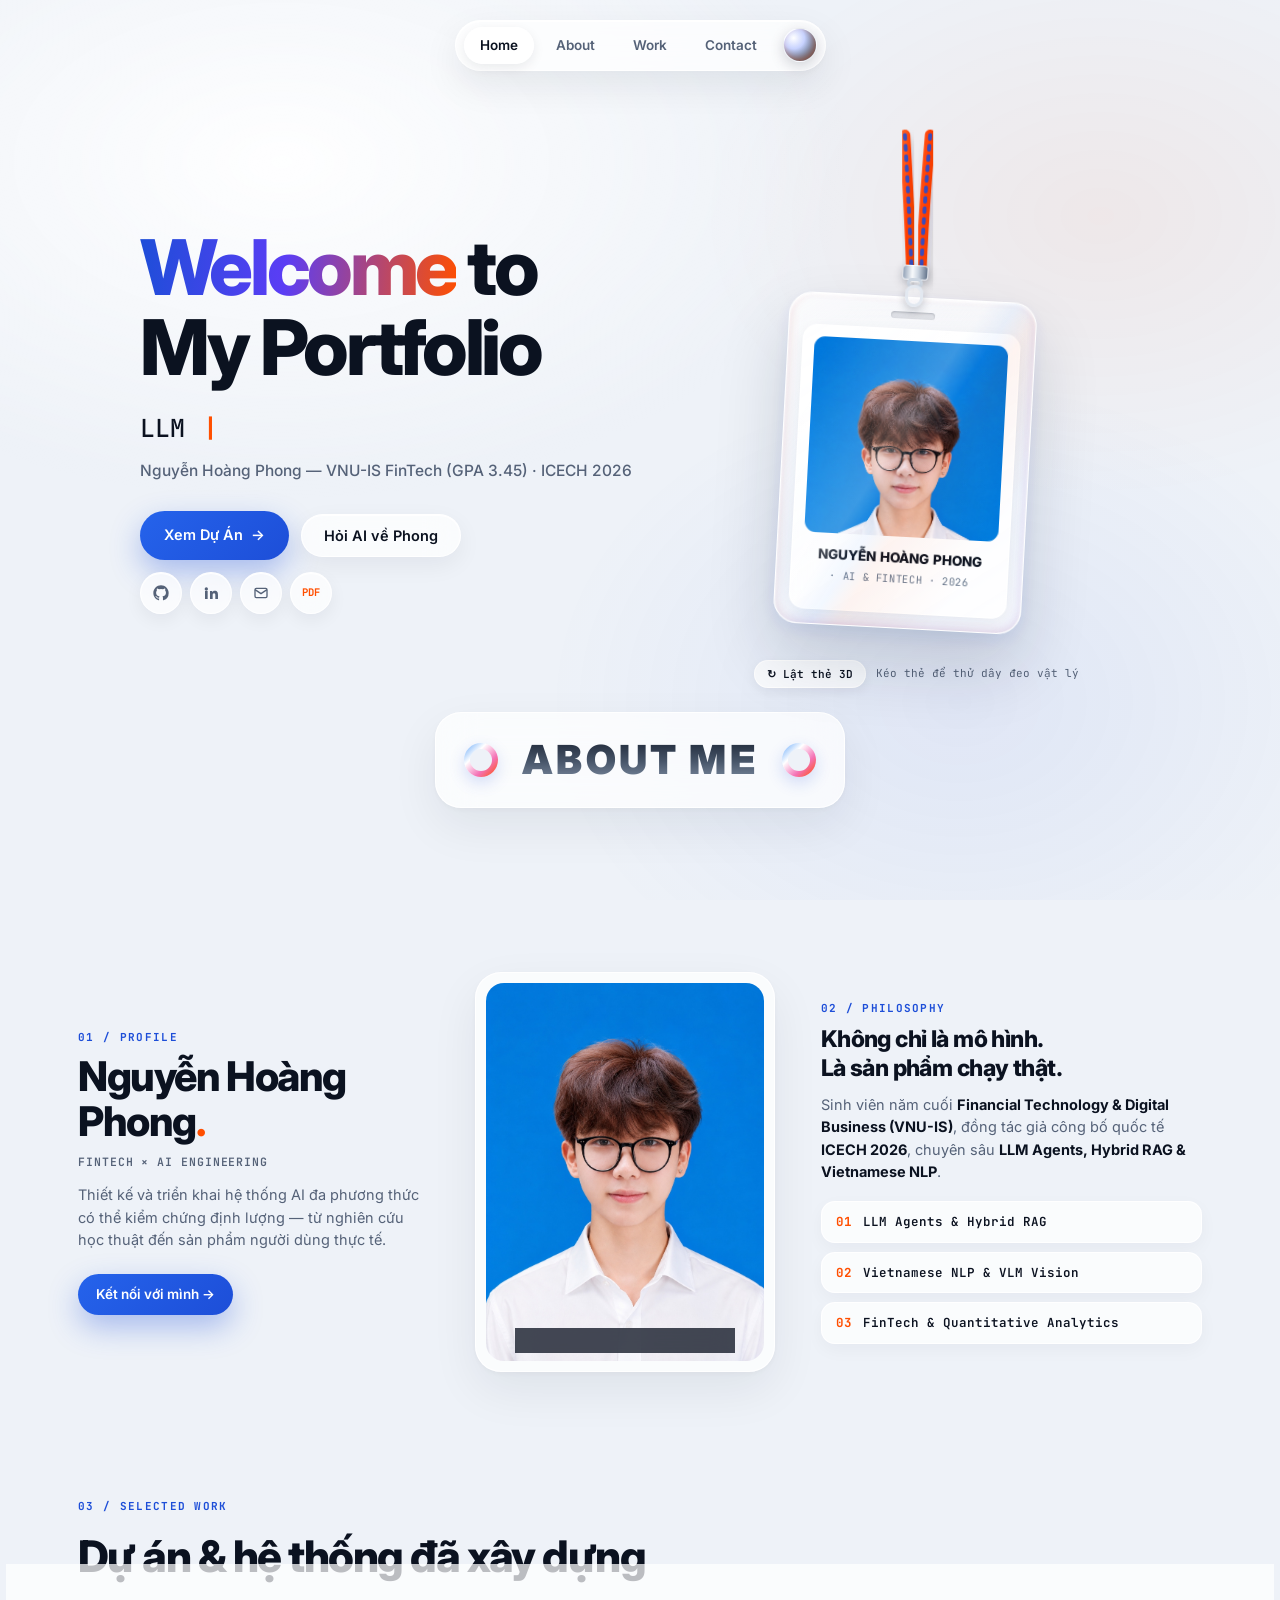
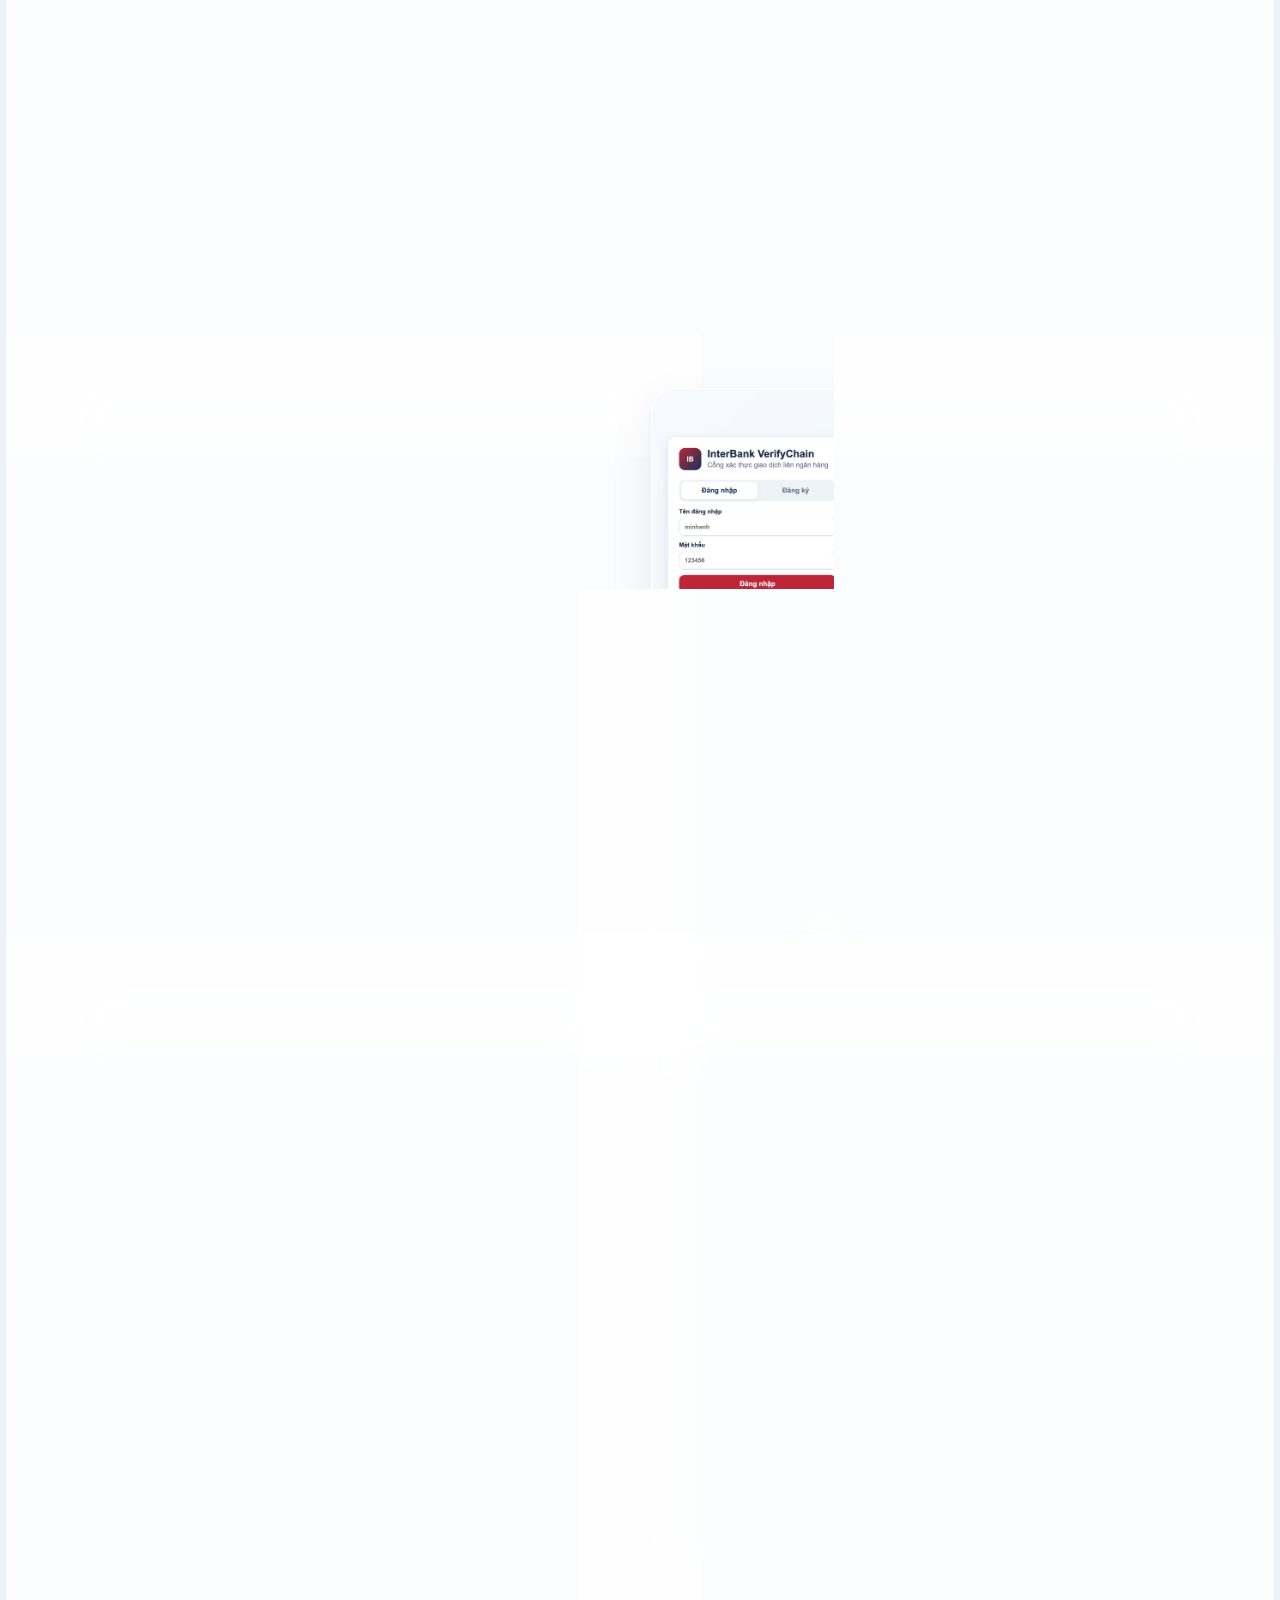
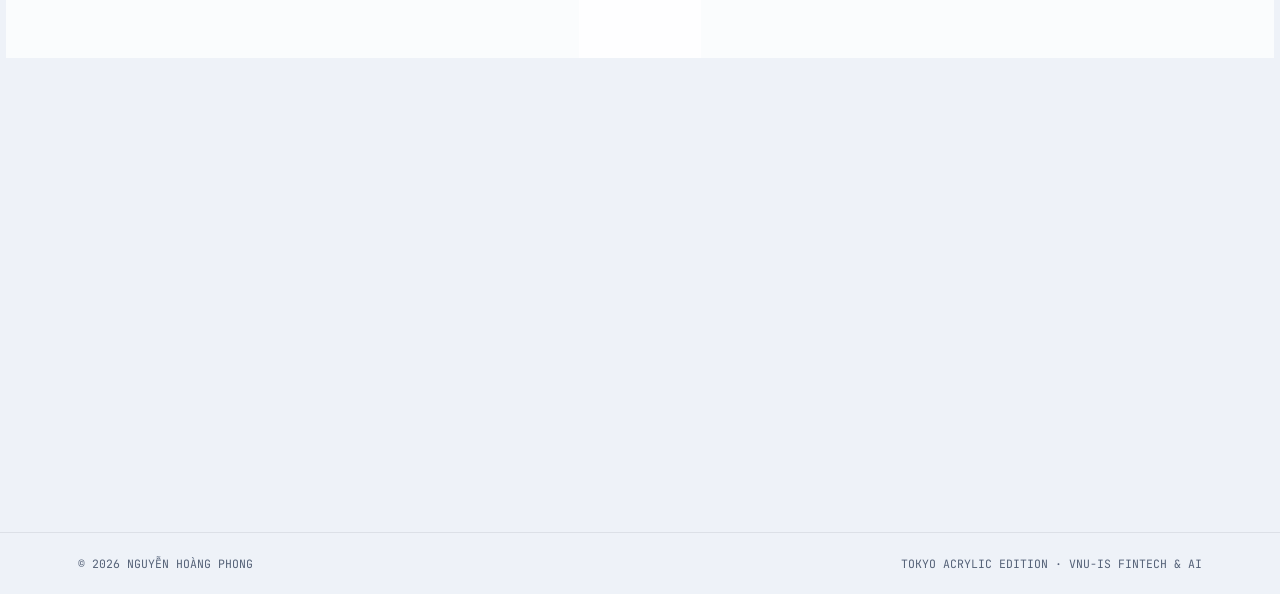
==== index.html @ c606fe1e "feat: replace Hanoi Homes cover with real web app screenshot from FINAL_2026" ====
<!DOCTYPE html>
<html lang="vi" data-theme="light">
<head>
  <meta charset="UTF-8" />
  <meta name="viewport" content="width=device-width, initial-scale=1.0" />
  <title>Nguyễn Hoàng Phong | Portfolio</title>
  <meta name="description" content="Nguyễn Hoàng Phong — AI Engineering Trainee, LLM Agents, Hybrid RAG, VLM Vision & FinTech Portfolio." />
  <link rel="icon" type="image/svg+xml" href="data:image/svg+xml,%3Csvg xmlns='http://www.w3.org/2000/svg' viewBox='0 0 32 32'%3E%3Cdefs%3E%3ClinearGradient id='g' x1='0' y1='0' x2='1' y2='1'%3E%3Cstop offset='0%25' stop-color='%231d4ed8'/%3E%3Cstop offset='100%25' stop-color='%23ff4f00'/%3E%3C/linearGradient%3E%3C/defs%3E%3Crect width='32' height='32' rx='10' fill='url(%23g)'/%3E%3Ctext x='16' y='21' text-anchor='middle' fill='%23fff' font-family='sans-serif' font-weight='800' font-size='13'%3EHP%3C/text%3E%3C/svg%3E" />
  <link rel="preconnect" href="https://fonts.googleapis.com" />
  <link rel="preconnect" href="https://fonts.gstatic.com" crossorigin />
  <link href="https://fonts.googleapis.com/css2?family=Inter:wght@400;500;600;700;800;900&family=JetBrains+Mono:wght@400;500;600;700&display=swap" rel="stylesheet" />
  <link rel="stylesheet" href="styles.css" />
</head>
<body>
  <!-- Studio Lighting Backdrop -->
  <div class="studio-light" aria-hidden="true"></div>

  <!-- Crisp Minimalist Preloader (0% -> 100%) -->
  <div class="preloader" id="preloader" aria-hidden="true">
    <div class="pre-box">
      <div class="pre-label mono">NGUYỄN HOÀNG PHONG · PORTFOLIO</div>
      <div class="pre-pct mono" id="prePercent">0%</div>
      <div class="pre-bar"><div class="pre-fill" id="preFill"></div></div>
    </div>
  </div>

  <!-- Floating Centered Frosted Acrylic Pill Navbar -->
  <header class="nav-wrap">
    <nav class="acrylic-nav" aria-label="Điều hướng chính">
      <a href="#home" class="nav-item active" data-sec="home">Home</a>
      <a href="#about" class="nav-item" data-sec="about">About</a>
      <a href="#portfolio" class="nav-item" data-sec="portfolio">Work</a>
      <a href="#contact" class="nav-item" data-sec="contact">Contact</a>
      <button type="button" class="chrome-orb" id="themeToggle" title="Chuyển chế độ Sáng / Tối" aria-label="Đổi giao diện Sáng / Tối"></button>
    </nav>
  </header>

  <main>
    <!-- ============================================================ -->
    <!-- SECTION 1: HERO + TRANSLUCENT ACRYLIC 3D HANGING ID PASS     -->
    <!-- ============================================================ -->
    <section class="hero-sec" id="home">
      <div class="container hero-grid">
        <!-- Left Typography Column -->
        <div class="hero-left">
          <h1 class="hero-title">
            <span class="grad-welcome">Welcome</span> to<br />
            My Portfolio
          </h1>

          <div class="typewriter-row mono">
            <span id="typewriterText">AI Engineer Trainee</span><span class="solar-cursor">|</span>
          </div>

          <p class="hero-meta">
            Nguyễn Hoàng Phong — VNU-IS FinTech (GPA 3.45) · ICECH 2026
          </p>

          <div class="hero-controls">
            <a href="#portfolio" class="pill-cobalt">
              <span>Xem Dự Án</span>
              <span>→</span>
            </a>
            <button type="button" class="pill-acrylic" id="openAiHero">
              Hỏi AI về Phong
            </button>

            <div class="icon-circles">
              <a href="https://github.com/phonghoang5800-droid" target="_blank" rel="noopener" class="circle-glass" title="GitHub" aria-label="GitHub">
                <svg width="16" height="16" viewBox="0 0 24 24" fill="currentColor"><path d="M12 .5C5.65.5.5 5.65.5 12c0 5.09 3.29 9.4 7.86 10.92.58.11.79-.25.79-.55 0-.27-.01-1.17-.02-2.12-3.2.7-3.87-1.36-3.87-1.36-.52-1.33-1.28-1.69-1.28-1.69-1.05-.72.08-.7.08-.7 1.16.08 1.77 1.19 1.77 1.19 1.03 1.76 2.7 1.25 3.36.96.1-.75.4-1.25.73-1.54-2.55-.29-5.24-1.28-5.24-5.69 0-1.26.45-2.28 1.19-3.09-.12-.29-.52-1.46.11-3.05 0 0 .97-.31 3.18 1.18a11.1 11.1 0 0 1 5.79 0c2.2-1.49 3.17-1.18 3.17-1.18.63 1.59.23 2.76.11 3.05.74.81 1.19 1.83 1.19 3.09 0 4.42-2.69 5.39-5.26 5.68.42.36.79 1.07.79 2.15 0 1.55-.01 2.8-.01 3.18 0 .31.21.67.8.55A11.51 11.51 0 0 0 23.5 12C23.5 5.65 18.35.5 12 .5z"/></svg>
              </a>
              <a href="https://www.linkedin.com/in/ho%C3%A0ng-nguy%E1%BB%85n-phong-247722411" target="_blank" rel="noopener" class="circle-glass" title="LinkedIn" aria-label="LinkedIn">
                <svg width="16" height="16" viewBox="0 0 24 24" fill="currentColor"><path d="M4.98 3.5a2.5 2.5 0 1 0 0 5 2.5 2.5 0 0 0 0-5zM3 9h4v12H3V9zm7 0h3.83v1.64h.05c.53-1.01 1.84-2.08 3.79-2.08 4.05 0 4.8 2.67 4.8 6.14V21h-4v-5.58c0-1.33-.02-3.04-1.85-3.04-1.86 0-2.14 1.45-2.14 2.95V21h-4V9z"/></svg>
              </a>
              <a href="mailto:phonghoang5800@gmail.com" class="circle-glass" title="Email" aria-label="Email">
                <svg width="16" height="16" viewBox="0 0 24 24" fill="none" stroke="currentColor" stroke-width="2"><rect x="3" y="5" width="18" height="14" rx="2"/><polyline points="3 7 12 13 21 7"/></svg>
              </a>
              <a href="assets/Portfolio%20Nguyen%20Hoang%20Phong.pdf" target="_blank" class="circle-glass pdf-chip mono" title="Visual Portfolio PDF (5 trang)">
                PDF
              </a>
            </div>
          </div>
        </div>

        <!-- Right: Photorealistic Translucent Acrylic 3D Hanging ID Pass -->
        <div class="hero-right">
          <div class="lanyard-stage" id="lanyardStage">
            <!-- Woven Solar Orange & Cobalt Paracord Lanyard -->
            <svg class="lanyard-svg" viewBox="0 0 460 560" preserveAspectRatio="none">
              <defs>
                <linearGradient id="paracordGrad" x1="0%" y1="0%" x2="100%" y2="100%">
                  <stop offset="0%" stop-color="#ff5a1f"/>
                  <stop offset="50%" stop-color="#ff3d00"/>
                  <stop offset="100%" stop-color="#ea4300"/>
                </linearGradient>
                <filter id="cordShadow" x="-30%" y="-10%" width="160%" height="130%">
                  <feDropShadow dx="4" dy="10" stdDeviation="6" flood-color="#0f172a" flood-opacity="0.16"/>
                </filter>
              </defs>
              <!-- Left braided cord -->
              <path id="cordL" d="M 218 -20 Q 223 70 227 148" fill="none" stroke="url(#paracordGrad)" stroke-width="11" stroke-linecap="round" filter="url(#cordShadow)"/>
              <path id="cordLStitch" d="M 218 -20 Q 223 70 227 148" fill="none" stroke="#1d4ed8" stroke-width="4" stroke-dasharray="4 7" stroke-linecap="round" opacity="0.88"/>
              <!-- Right braided cord -->
              <path id="cordR" d="M 244 -20 Q 239 70 235 148" fill="none" stroke="url(#paracordGrad)" stroke-width="11" stroke-linecap="round" filter="url(#cordShadow)"/>
              <path id="cordRStitch" d="M 244 -20 Q 239 70 235 148" fill="none" stroke="#1d4ed8" stroke-width="4" stroke-dasharray="4 7" stroke-linecap="round" opacity="0.88"/>
            </svg>

            <!-- Draggable & 180° Flippable Clear Acrylic Badge -->
            <div class="badge-wrap" id="badgeWrap" role="button" tabindex="0" aria-label="Kéo thả hoặc nhấp để lật thẻ ID Acrylic 3D">
              <!-- Liquid Chrome Metallic Carabiner Clasp -->
              <div class="chrome-hardware" aria-hidden="true">
                <div class="chrome-cuff"></div>
                <div class="chrome-ring"></div>
                <div class="chrome-hook"></div>
              </div>

              <div class="acrylic-3d" id="acrylic3d">
                <!-- FRONT: Clear Translucent Acrylic Shell -->
                <div class="acrylic-face acrylic-front">
                  <div class="acrylic-refraction" id="acrylicRefract"></div>
                  <div class="acrylic-slot"></div>

                  <div class="inner-card">
                    <div class="inner-photo">
                      <img src="assets/images/portrait.jpg" alt="Nguyễn Hoàng Phong" draggable="false" />
                    </div>
                    <div class="inner-meta">
                      <div class="inner-name">NGUYỄN HOÀNG PHONG</div>
                      <div class="inner-sub mono">· AI &amp; FINTECH · 2026</div>
                    </div>
                  </div>
                </div>

                <!-- BACK: Frosted Titanium Tech Specs (180° Flip) -->
                <div class="acrylic-face acrylic-back">
                  <div class="acrylic-slot"></div>
                  <div class="inner-card back-inner">
                    <div class="back-top mono">
                      <span>CLEARANCE // 01</span>
                      <span class="dot-ok"></span>
                    </div>
                    <div class="skill-bars mono">
                      <div class="sb"><span>LLM &amp; HYBRID RAG</span><i><b style="width:94%"></b></i></div>
                      <div class="sb"><span>PYTHON · FASTAPI</span><i><b style="width:92%"></b></i></div>
                      <div class="sb"><span>VLM · VIETNAMESE NLP</span><i><b style="width:88%"></b></i></div>
                      <div class="sb"><span>FINTECH · ANALYTICS</span><i><b style="width:90%"></b></i></div>
                    </div>
                    <div class="back-pill mono">VNU-IS · GPA 3.45 · ICECH 2026</div>
                    <div class="back-code mono">GITHUB.COM/PHONGHOANG5800</div>
                  </div>
                </div>
              </div>
            </div>

            <!-- Subtle Studio Controls -->
            <div class="lanyard-controls">
              <button type="button" class="mini-acrylic-btn mono" id="flipPassBtn">↻ Lật thẻ 3D</button>
              <span class="drag-note mono">Kéo thẻ để thử dây đeo vật lý</span>
            </div>
          </div>
        </div>
      </div>

      <!-- Chrome-Split ABOUT ME Capsule Transition (Signature Mockup Element) -->
      <div class="container">
        <a href="#about" class="about-capsule" aria-label="Cuộn tới phần About Me">
          <span class="glass-torus t-left" aria-hidden="true"></span>
          <span class="chrome-about-text">ABOUT ME</span>
          <span class="glass-torus t-right" aria-hidden="true"></span>
        </a>
      </div>
    </section>

    <!-- ============================================================ -->
    <!-- SECTION 2: ABOUT ME (3-COLUMN + X-RAY CURSOR LENS)           -->
    <!-- ============================================================ -->
    <section class="about-sec" id="about">
      <div class="container">
        <div class="about-3col reveal">
          <!-- Left -->
          <div class="about-left">
            <div class="kicker mono">01 / PROFILE</div>
            <h2 class="about-name">Nguyễn Hoàng<br />Phong<span class="solar-dot">.</span></h2>
            <div class="about-role mono">FINTECH × AI ENGINEERING</div>
            <p class="about-lead">
              Thiết kế và triển khai hệ thống AI đa phương thức có thể kiểm chứng định lượng — từ nghiên cứu học thuật đến sản phẩm người dùng thực tế.
            </p>
            <a href="#contact" class="pill-cobalt pill-sm">Kết nối với mình →</a>
          </div>

          <!-- Center: Translucent Acrylic Portrait with Live X-Ray Cursor Lens -->
          <div class="about-center">
            <div class="xray-frame" id="xrayFrame" role="button" tabindex="0" title="Di chuột soi X-Ray hoặc nhấp để khóa">
              <img src="assets/images/portrait.jpg" alt="Chân dung Nguyễn Hoàng Phong" class="xf-photo" draggable="false" />

              <!-- Holographic Cobalt-Solar Blueprint Layer revealed under cursor lens -->
              <div class="xf-lens" id="xfLens" aria-hidden="true">
                <img src="assets/images/portrait.jpg" alt="" class="xf-wire" draggable="false" />
                <div class="xf-grid"></div>
                <div class="xf-visor"></div>
                <span class="xf-chip xc-1 mono">LLM · RAG · VLM</span>
                <span class="xf-chip xc-2 mono">GPA 3.45 / 4.0</span>
                <span class="xf-chip xc-3 mono">ICECH 2026</span>
                <span class="xf-chip xc-4 mono">100% GROUNDED</span>
              </div>

              <div class="xf-pill mono" id="xfHint">Di chuột soi X-Ray · Nhấp để khóa</div>
            </div>
          </div>

          <!-- Right -->
          <div class="about-right">
            <div class="kicker mono">02 / PHILOSOPHY</div>
            <h3 class="about-manifesto">Không chỉ là mô hình.<br />Là sản phẩm chạy thật.</h3>
            <p class="about-body">
              Sinh viên năm cuối <strong>Financial Technology &amp; Digital Business (VNU-IS)</strong>, đồng tác giả công bố quốc tế <strong>ICECH 2026</strong>, chuyên sâu <strong>LLM Agents, Hybrid RAG &amp; Vietnamese NLP</strong>.
            </p>
            <div class="pillar-cards mono">
              <div class="pc-row"><span>01</span> LLM Agents &amp; Hybrid RAG</div>
              <div class="pc-row"><span>02</span> Vietnamese NLP &amp; VLM Vision</div>
              <div class="pc-row"><span>03</span> FinTech &amp; Quantitative Analytics</div>
            </div>
          </div>
        </div>
      </div>
    </section>

    <!-- ============================================================ -->
    <!-- SECTION 3: 03 / SELECTED WORK (TOKYO ACRYLIC GALLERY)        -->
    <!-- ============================================================ -->
    <section class="work-sec" id="portfolio">
      <div class="container">
        <div class="sec-head reveal">
          <div class="kicker mono">03 / SELECTED WORK</div>
          <h2>Dự án &amp; hệ thống đã xây dựng</h2>
        </div>

        <div class="work-grid reveal">
          <!-- Row 1 Full-Width Flagship: SocialShield-VN 2.0 -->
          <article class="studio-card featured-wide">
            <div class="sc-media">
              <img src="assets/previews/socialshield-v2.png" alt="SocialShield-VN 2.0 Preview" loading="lazy" />
              <span class="sc-tag tag-solar mono">FLAGSHIP · MULTIMODAL AGENT</span>
            </div>
            <div class="sc-body">
              <div class="sc-meta mono">
                <span class="sc-code">AI</span>
                <span>100% ACC · 0% FPR · 1.47ms p50</span>
              </div>
              <h3>SocialShield-VN 2.0 — Anti-Scam Copilot</h3>
              <p>Hệ thống đa công cụ bảo vệ người dùng tài chính Việt: ML v1 (22 luật) + Hybrid BM25/Vector RAG + VLM soi bill giả + Citation Grounding Guard kiểm chứng 100% tổng đài thật.</p>
              <div class="sc-pills mono"><span>LLM Agent</span><span>Hybrid RAG</span><span>VLM Vision</span><span>FastAPI</span></div>
              <div class="sc-links">
                <a href="https://github.com/phonghoang5800-droid/socialshield-vn-2" target="_blank" rel="noopener" class="pill-cobalt pill-xs">GitHub Repo ↗</a>
              </div>
            </div>
          </article>

          <!-- Row 2 Left: IFRS-ESG (ICECH 2026 belongs HERE!) -->
          <article class="studio-card">
            <div class="sc-media">
              <img src="assets/previews/ifrs-esg-cover.jpg" alt="IFRS-ESG Disclosure Intelligence Preview" loading="lazy" />
              <span class="sc-tag tag-cobalt mono">ICECH 2026 · RESEARCH</span>
            </div>
            <div class="sc-body">
              <div class="sc-meta mono">
                <span class="sc-code">ESG</span>
                <span>PUBLISHED CO-AUTHOR · NLP</span>
              </div>
              <h3>IFRS-ESG Disclosure Intelligence</h3>
              <p>Pipeline NLP hỗ trợ bài báo quốc tế ICECH 2026: truy xuất 4 chiều (BM25 + Sentence Transformers) đánh giá tuân thủ IFRS S1/S2 và phát hiện mâu thuẫn greenwashing.</p>
              <div class="sc-pills mono"><span>ICECH 2026</span><span>BM25</span><span>Sentence Transformers</span><span>Python</span></div>
              <div class="sc-links">
                <a href="https://github.com/phonghoang5800-droid/IFRS-ESG-Disclosure-Intelligence" target="_blank" rel="noopener" class="pill-cobalt pill-xs">GitHub Repo ↗</a>
              </div>
            </div>
          </article>

          <!-- Row 2 Right: InterBank VerifyChain -->
          <article class="studio-card">
            <div class="sc-media">
              <img src="assets/images/interbank-ui.png" alt="InterBank VerifyChain Preview" loading="lazy" />
              <span class="sc-tag tag-emerald mono">LIVE DEMO</span>
            </div>
            <div class="sc-body">
              <div class="sc-meta mono">
                <span class="sc-code">PAY</span>
                <span>WEB CRYPTO · 19 QA TESTS</span>
              </div>
              <h3>InterBank VerifyChain</h3>
              <p>Mô phỏng xác thực giao dịch liên ngân hàng bằng Web Crypto OTP, SHA-256, chữ ký số RSA và sổ cái kiểm toán minh bạch theo thời gian thực.</p>
              <div class="sc-pills mono"><span>FinTech</span><span>Cryptography</span><span>Interactive Web</span></div>
              <div class="sc-links">
                <a href="https://phonghoang5800-droid.github.io/InterBank-VerifyChain-Secure-Transaction-Simulation/" target="_blank" rel="noopener" class="pill-cobalt pill-xs">Live Demo ↗</a>
                <a href="https://github.com/phonghoang5800-droid/InterBank-VerifyChain-Secure-Transaction-Simulation" target="_blank" rel="noopener" class="pill-acrylic pill-xs">GitHub</a>
              </div>
            </div>
          </article>

          <!-- Row 3 Left: Hanoi Homes (Dedicated!) -->
          <article class="studio-card">
            <div class="sc-media">
              <img src="assets/previews/hanoi-homes-real.png" alt="Hanoi Homes Real Web UI" loading="lazy" />
              <span class="sc-tag tag-solar mono">EXPLAINABLE ML</span>
            </div>
            <div class="sc-body">
              <div class="sc-meta mono">
                <span class="sc-code">ML</span>
                <span>MAPE 14.57% · 463/463 TESTS</span>
              </div>
              <h3>Hanoi Homes — Định giá BĐS Giải thích được</h3>
              <p>Hệ thống ước tính giá chung cư Hà Nội (846 bản ghi sạch từ 262 dự án) kết hợp CatBoost, biểu đồ giải thích SHAP Waterfall, R Shiny và SQLite.</p>
              <div class="sc-pills mono"><span>CatBoost</span><span>SHAP</span><span>R Shiny</span><span>SQLite</span></div>
              <div class="sc-links">
                <a href="https://github.com/phonghoang5800-droid/hanoi-home" target="_blank" rel="noopener" class="pill-cobalt pill-xs">GitHub Repo ↗</a>
              </div>
            </div>
          </article>

          <!-- Row 3 Right: RideLink Chain (Dedicated!) -->
          <article class="studio-card">
            <div class="sc-media">
              <img src="assets/previews/ridelink-real.png" alt="RideLink Chain Real Web UI" loading="lazy" />
              <span class="sc-tag tag-indigo mono">SMART ESCROW</span>
            </div>
            <div class="sc-body">
              <div class="sc-meta mono">
                <span class="sc-code">WEB3</span>
                <span>SOLIDITY 0.8.20 · HARDHAT</span>
              </div>
              <h3>RideLink Chain — Đặt xe &amp; Ký quỹ Thông minh</h3>
              <p>Nền tảng gọi xe phi tập trung tích hợp hợp đồng ký quỹ Solidity 0.8.20, xác thực chuyến đi bằng mã QR, chia thanh toán tự động và chuỗi băm kiểm toán.</p>
              <div class="sc-pills mono"><span>Solidity</span><span>Node.js</span><span>Hardhat</span><span>Smart Escrow</span></div>
              <div class="sc-links">
                <a href="https://github.com/phonghoang5800-droid/ridelink-chain" target="_blank" rel="noopener" class="pill-cobalt pill-xs">GitHub Repo ↗</a>
              </div>
            </div>
          </article>
        </div>

        <!-- Compact Visual Portfolio PDF Acrylic Strip -->
        <div class="pdf-capsule reveal">
          <div class="pdf-copy">
            <span class="kicker mono">VISUAL PORTFOLIO · 5 TRANG A4</span>
            <h3>Bản Portfolio PDF in ấn sắc nét</h3>
            <p>Xem nhanh toàn bộ dự án, biểu đồ và nghiên cứu trong 1 tệp PDF.</p>
          </div>
          <div class="pdf-thumbs">
            <img src="assets/previews/portfolio-1.png" alt="Trang 1" loading="lazy" />
            <img src="assets/previews/portfolio-2.png" alt="Trang 2" loading="lazy" />
            <img src="assets/previews/portfolio-3.png" alt="Trang 3" loading="lazy" />
          </div>
          <a href="assets/Portfolio%20Nguyen%20Hoang%20Phong.pdf" target="_blank" class="pill-cobalt">Mở PDF ↗</a>
        </div>
      </div>
    </section>

    <!-- ============================================================ -->
    <!-- SECTION 4: CONTACT                                           -->
    <!-- ============================================================ -->
    <section class="contact-sec" id="contact">
      <div class="container">
        <div class="contact-capsule reveal">
          <div>
            <div class="kicker mono">04 / CONTACT</div>
            <h2>Kết nối &amp; xây dựng sản phẩm cùng mình</h2>
            <p class="contact-sub">Sẵn sàng làm full-time cho vị trí <strong>AI Engineering Trainee / FinTech &amp; Data Intern</strong> tại Hà Nội.</p>
            <div class="contact-links mono">
              <a href="mailto:phonghoang5800@gmail.com">phonghoang5800@gmail.com</a>
              <span>·</span>
              <a href="https://github.com/phonghoang5800-droid" target="_blank" rel="noopener">github.com/phonghoang5800-droid</a>
              <span>·</span>
              <a href="https://www.linkedin.com/in/ho%C3%A0ng-nguy%E1%BB%85n-phong-247722411" target="_blank" rel="noopener">LinkedIn ↗</a>
            </div>
          </div>
          <a href="mailto:phonghoang5800@gmail.com?subject=Connect%20with%20Nguyen%20Hoang%20Phong" class="pill-cobalt">
            Gửi Email Ngay →
          </a>
        </div>
      </div>
    </section>
  </main>

  <!-- Sleek Frosted Acrylic Recruiter AI Copilot Drawer -->
  <div class="ai-drawer hidden" id="aiDrawer" role="dialog" aria-label="Hỏi AI về Nguyễn Hoàng Phong">
    <div class="ai-head">
      <div>
        <div class="mono ai-title">PHONG.AI · RECRUITER COPILOT</div>
        <div class="ai-sub">Trả lời tức thì dựa trên hồ sơ thật</div>
      </div>
      <button type="button" class="ai-close" id="aiClose" aria-label="Đóng">×</button>
    </div>
    <div class="ai-msgs" id="aiMessages">
      <div class="ai-m bot">Chào bạn! Chọn nhanh 1 câu hỏi bên dưới để xem lý lịch, benchmark dự án thật và mức độ khớp JD AI Trainee của <strong>Hoàng Phong</strong>.</div>
    </div>
    <div class="ai-qs" id="aiQuickQs">
      <button type="button" data-q="momo">Vì sao Phong hợp MoMo AI Trainee?</button>
      <button type="button" data-q="project">Dự án mạnh nhất của Phong?</button>
      <button type="button" data-q="stats">GPA &amp; thành tích ICECH 2026?</button>
      <button type="button" data-q="contact">Liên hệ phỏng vấn?</button>
    </div>
  </div>

  <footer class="site-footer">
    <div class="container footer-row mono">
      <span>© 2026 NGUYỄN HOÀNG PHONG</span>
      <span>TOKYO ACRYLIC EDITION · VNU-IS FINTECH &amp; AI</span>
    </div>
  </footer>

  <script src="app.js"></script>
</body>
</html>
---- styles.css ----
:root {
  /* Concept 1: Tokyo Acrylic x Solar Orange (Pearl Studio Light Default) */
  --bg: #eef2f8;
  --surface: rgba(255, 255, 255, 0.72);
  --surface-strong: rgba(255, 255, 255, 0.9);
  --rim: rgba(255, 255, 255, 0.92);
  --border: rgba(15, 23, 42, 0.08);
  --ink: #0b1220;
  --muted: #556278;

  --cobalt: #1d4ed8;
  --cobalt-bright: #2563eb;
  --solar: #ff4f00;
  --grad-hero: linear-gradient(95deg, #1d4ed8 0%, #5b3df5 46%, #ff4f00 100%);

  --shadow-soft: 0 18px 48px rgba(15, 23, 42, 0.07), 0 2px 6px rgba(15, 23, 42, 0.04);
  --shadow-cobalt: 0 12px 30px rgba(29, 78, 216, 0.34);
}

[data-theme="dark"] {
  --bg: #080b14;
  --surface: rgba(18, 24, 40, 0.72);
  --surface-strong: rgba(22, 29, 48, 0.9);
  --rim: rgba(255, 255, 255, 0.14);
  --border: rgba(255, 255, 255, 0.09);
  --ink: #f8fafc;
  --muted: #94a3b8;
  --shadow-soft: 0 24px 60px rgba(0, 0, 0, 0.5);
}

* { box-sizing: border-box; }
html { scroll-behavior: smooth; }

body {
  margin: 0;
  font-family: "Inter", -apple-system, BlinkMacSystemFont, sans-serif;
  background: var(--bg);
  color: var(--ink);
  line-height: 1.55;
  -webkit-font-smoothing: antialiased;
  overflow-x: hidden;
  transition: background 0.35s ease, color 0.35s ease;
}

.mono { font-family: "JetBrains Mono", ui-monospace, monospace; }
.hidden { display: none !important; }

.container {
  max-width: 1180px;
  margin: 0 auto;
  padding: 0 28px;
}

/* Studio Pearl Directional Lighting */
.studio-light {
  position: fixed;
  inset: 0;
  z-index: -1;
  pointer-events: none;
  background:
    radial-gradient(65% 55% at 22% 18%, rgba(255, 255, 255, 0.95) 0%, rgba(238, 242, 248, 0) 68%),
    radial-gradient(45% 45% at 86% 24%, rgba(255, 79, 0, 0.06) 0%, transparent 70%),
    radial-gradient(45% 50% at 75% 78%, rgba(29, 78, 216, 0.07) 0%, transparent 72%);
}

[data-theme="dark"] .studio-light {
  background:
    radial-gradient(55% 45% at 20% 18%, rgba(29, 78, 216, 0.18) 0%, transparent 70%),
    radial-gradient(45% 45% at 84% 28%, rgba(255, 79, 0, 0.12) 0%, transparent 70%);
}

/* ================================================= */
/* MINIMALIST PRELOADER                              */
/* ================================================= */
.preloader {
  position: fixed;
  inset: 0;
  z-index: 999;
  background: #0b1220;
  color: #ffffff;
  display: grid;
  place-items: center;
  transition: transform 0.62s cubic-bezier(0.77, 0, 0.175, 1), opacity 0.5s ease;
}

.preloader.done {
  transform: translateY(-100%);
  opacity: 0;
  pointer-events: none;
}

.pre-box { text-align: center; width: 250px; }
.pre-label { font-size: 10.5px; letter-spacing: 0.16em; color: #94a3b8; margin-bottom: 10px; }
.pre-pct {
  font-size: 56px; font-weight: 800; line-height: 1;
  background: var(--grad-hero); -webkit-background-clip: text; -webkit-text-fill-color: transparent;
}
.pre-bar { margin-top: 14px; height: 3px; border-radius: 999px; background: rgba(255, 255, 255, 0.12); overflow: hidden; }
.pre-fill { height: 100%; width: 0%; background: var(--grad-hero); }

/* ================================================= */
/* FLOATING FROSTED ACRYLIC PILL NAVBAR              */
/* ================================================= */
.nav-wrap {
  position: fixed;
  top: 20px;
  left: 0; right: 0;
  z-index: 60;
  display: flex;
  justify-content: center;
  padding: 0 16px;
  pointer-events: none;
}

.acrylic-nav {
  pointer-events: auto;
  display: inline-flex;
  align-items: center;
  gap: 6px;
  padding: 6px 8px;
  border-radius: 999px;
  background: var(--surface);
  backdrop-filter: blur(22px);
  -webkit-backdrop-filter: blur(22px);
  border: 1px solid var(--rim);
  box-shadow: 0 14px 36px rgba(15, 23, 42, 0.08), inset 0 1px 0 rgba(255, 255, 255, 0.9);
}

.nav-item {
  text-decoration: none;
  color: var(--muted);
  font-size: 13.5px;
  font-weight: 600;
  padding: 8px 16px;
  border-radius: 999px;
  transition: all 0.2s ease;
}

.nav-item:hover { color: var(--ink); }
.nav-item.active {
  background: var(--surface-strong);
  color: var(--ink);
  box-shadow: 0 4px 12px rgba(15, 23, 42, 0.08);
}

/* Signature Iridescent Metallic Glass Orb Toggle */
.chrome-orb {
  width: 34px; height: 34px;
  border-radius: 50%;
  border: 1px solid rgba(255, 255, 255, 0.85);
  margin-left: 4px;
  cursor: pointer;
  background:
    radial-gradient(circle at 30% 28%, #ffffff 0%, #c7d2fe 34%, #64748b 68%, #1e293b 100%);
  box-shadow: 0 4px 14px rgba(15, 23, 42, 0.18), inset -2px -3px 6px rgba(255, 79, 0, 0.32);
  transition: transform 0.25s ease;
}

.chrome-orb:hover { transform: scale(1.08) rotate(22deg); }

/* ================================================= */
/* SECTION 1: HERO + ACRYLIC 3D HANGING ID PASS      */
/* ================================================= */
.hero-sec {
  min-height: 100vh;
  display: flex;
  flex-direction: column;
  justify-content: center;
  padding: 90px 0 28px;
}

.hero-grid {
  display: grid;
  grid-template-columns: minmax(0, 1.08fr) minmax(0, 0.92fr);
  gap: 28px;
  align-items: center;
}

.hero-title {
  margin: 0;
  font-size: clamp(2.85rem, 6vw, 5.1rem);
  font-weight: 800;
  line-height: 1.03;
  letter-spacing: -0.045em;
  color: var(--ink);
}

.grad-welcome {
  background: var(--grad-hero);
  -webkit-background-clip: text;
  -webkit-text-fill-color: transparent;
}

.typewriter-row {
  margin-top: 22px;
  font-size: clamp(1.15rem, 2vw, 1.55rem);
  font-weight: 500;
  color: var(--ink);
  min-height: 34px;
}

.solar-cursor {
  color: var(--solar);
  font-weight: 700;
  margin-left: 3px;
  animation: blink 0.85s step-end infinite;
}
@keyframes blink { 50% { opacity: 0; } }

.hero-meta {
  margin: 12px 0 28px;
  font-size: 15.5px;
  font-weight: 500;
  color: var(--muted);
}

.hero-controls {
  display: flex;
  align-items: center;
  gap: 12px;
  flex-wrap: wrap;
}

.pill-cobalt {
  text-decoration: none;
  border: none;
  border-radius: 999px;
  background: linear-gradient(135deg, #2563eb 0%, #1d4ed8 100%);
  color: #ffffff;
  font-family: inherit;
  font-size: 14.5px;
  font-weight: 600;
  padding: 13px 24px;
  cursor: pointer;
  display: inline-flex;
  align-items: center;
  gap: 8px;
  box-shadow: var(--shadow-cobalt);
  transition: transform 0.18s ease, box-shadow 0.18s ease;
}

.pill-cobalt:hover {
  transform: translateY(-2px);
  box-shadow: 0 16px 36px rgba(29, 78, 216, 0.42);
}

.pill-acrylic {
  text-decoration: none;
  border: 1px solid var(--rim);
  border-radius: 999px;
  background: var(--surface);
  backdrop-filter: blur(16px);
  color: var(--ink);
  font-family: inherit;
  font-size: 14.5px;
  font-weight: 600;
  padding: 12px 22px;
  cursor: pointer;
  display: inline-flex;
  align-items: center;
  gap: 7px;
  box-shadow: 0 8px 24px rgba(15, 23, 42, 0.06), inset 0 1px 0 rgba(255, 255, 255, 0.85);
  transition: transform 0.18s ease, background 0.18s ease;
}

.pill-acrylic:hover { transform: translateY(-2px); background: var(--surface-strong); }
.pill-sm { padding: 10px 18px; font-size: 13.5px; }
.pill-xs { padding: 8px 15px; font-size: 12.5px; }

.icon-circles {
  display: inline-flex;
  align-items: center;
  gap: 8px;
}

.circle-glass {
  width: 42px; height: 42px;
  border-radius: 50%;
  background: var(--surface);
  backdrop-filter: blur(14px);
  border: 1px solid var(--rim);
  box-shadow: 0 6px 18px rgba(15, 23, 42, 0.06), inset 0 1px 0 rgba(255, 255, 255, 0.9);
  color: var(--muted);
  display: grid;
  place-items: center;
  text-decoration: none;
  transition: all 0.18s ease;
}

.circle-glass:hover { color: var(--cobalt); transform: translateY(-2px); background: var(--surface-strong); }
.pdf-chip { font-size: 10.5px; font-weight: 700; color: var(--solar); }

/* ================================================= */
/* TRANSLUCENT ACRYLIC 3D HANGING ID PASS            */
/* ================================================= */
.lanyard-stage {
  position: relative;
  height: 534px;
  width: 100%;
  max-width: 460px;
  margin: 0 auto;
  user-select: none;
  touch-action: none;
}

.lanyard-svg {
  position: absolute;
  inset: 0;
  width: 100%;
  height: 100%;
  pointer-events: none;
  overflow: visible;
  z-index: 2;
}

.badge-wrap {
  position: absolute;
  left: 50%;
  top: 0;
  width: 248px;
  margin-left: -124px;
  transform-origin: 50% 0%;
  cursor: grab;
  perspective: 1100px;
  z-index: 6;
  will-change: transform;
}

.badge-wrap:active { cursor: grabbing; }

/* Brushed Liquid Chrome Carabiner Hardware */
.chrome-hardware {
  width: 34px;
  margin: 0 auto -10px;
  display: flex;
  flex-direction: column;
  align-items: center;
  position: relative;
  z-index: 8;
}

.chrome-cuff {
  width: 26px; height: 15px;
  border-radius: 4px;
  background: linear-gradient(90deg, #94a3b8 0%, #f8fafc 38%, #cbd5e1 62%, #64748b 100%);
  border: 1px solid rgba(255, 255, 255, 0.8);
  box-shadow: 0 3px 8px rgba(15, 23, 42, 0.25);
}

.chrome-ring {
  width: 16px; height: 10px;
  border-radius: 999px;
  border: 3px solid #cbd5e1;
  margin-top: -2px;
  box-shadow: inset 0 1px 2px #fff;
}

.chrome-hook {
  width: 18px; height: 22px;
  border-radius: 9px 9px 10px 10px;
  border: 3.5px solid #e2e8f0;
  background: linear-gradient(135deg, rgba(255, 255, 255, 0.4), transparent);
  margin-top: -3px;
  box-shadow: 0 4px 10px rgba(15, 23, 42, 0.22);
}

.acrylic-3d {
  position: relative;
  width: 248px;
  height: 332px;
  transform-style: preserve-3d;
  transition: transform 0.68s cubic-bezier(0.34, 1.56, 0.64, 1);
}

.acrylic-3d.flipped { transform: rotateY(180deg); }

/* Clear Polycarbonate Acrylic Outer Case */
.acrylic-face {
  position: absolute;
  inset: 0;
  backface-visibility: hidden;
  -webkit-backface-visibility: hidden;
  border-radius: 24px;
  padding: 14px;
  background: linear-gradient(145deg, rgba(255, 255, 255, 0.72) 0%, rgba(236, 242, 252, 0.42) 55%, rgba(255, 255, 255, 0.65) 100%);
  backdrop-filter: blur(18px);
  -webkit-backdrop-filter: blur(18px);
  border: 1.5px solid rgba(255, 255, 255, 0.92);
  box-shadow:
    0 34px 68px rgba(15, 23, 42, 0.16),
    0 6px 18px rgba(29, 78, 216, 0.08),
    inset 0 2px 3px rgba(255, 255, 255, 0.95),
    inset -2px -3px 10px rgba(99, 102, 241, 0.14),
    inset 2px -2px 10px rgba(255, 79, 0, 0.1);
  display: flex;
  flex-direction: column;
  overflow: hidden;
}

.acrylic-back { transform: rotateY(180deg); }

.acrylic-refraction {
  position: absolute;
  inset: 0;
  pointer-events: none;
  background: linear-gradient(120deg, transparent 15%, rgba(255, 255, 255, 0.65) 45%, rgba(96, 165, 250, 0.2) 52%, rgba(255, 79, 0, 0.16) 58%, transparent 80%);
  opacity: 0.5;
}

.acrylic-slot {
  width: 44px; height: 7px;
  border-radius: 999px;
  background: rgba(15, 23, 42, 0.12);
  box-shadow: inset 0 1px 2px rgba(15, 23, 42, 0.25);
  margin: 0 auto 10px;
}

.inner-card {
  flex: 1;
  background: rgba(255, 255, 255, 0.88);
  border-radius: 15px;
  padding: 11px 11px 12px;
  border: 1px solid rgba(255, 255, 255, 0.95);
  box-shadow: 0 4px 14px rgba(15, 23, 42, 0.05);
  display: flex;
  flex-direction: column;
}

.inner-photo {
  width: 100%;
  height: 196px;
  border-radius: 11px;
  overflow: hidden;
  background: #e2e8f0;
  margin-bottom: 11px;
}

.inner-photo img {
  width: 100%; height: 100%;
  object-fit: cover; object-position: center top;
  display: block;
}

.inner-meta { text-align: center; }
.inner-name { font-size: 13.5px; font-weight: 800; letter-spacing: 0.01em; color: #0b1220; }
.inner-sub { font-size: 10.5px; color: #64748b; margin-top: 2px; letter-spacing: 0.06em; }

/* Back Inner Face */
.back-inner {
  background: linear-gradient(160deg, #0f172a 0%, #1e293b 100%);
  color: #f8fafc;
  justify-content: space-between;
}

.back-top { display: flex; justify-content: space-between; align-items: center; font-size: 10px; color: #94a3b8; letter-spacing: 0.1em; }
.dot-ok { width: 8px; height: 8px; border-radius: 50%; background: #10b981; box-shadow: 0 0 8px #10b981; }

.skill-bars { display: flex; flex-direction: column; gap: 10px; font-size: 9.5px; color: #cbd5e1; }
.sb { display: flex; flex-direction: column; gap: 4px; }
.sb i { display: block; height: 5px; border-radius: 999px; background: rgba(255, 255, 255, 0.12); overflow: hidden; }
.sb b { display: block; height: 100%; background: var(--grad-hero); border-radius: 999px; }

.back-pill {
  text-align: center;
  font-size: 9.5px;
  padding: 6px 8px;
  border-radius: 999px;
  background: rgba(255, 255, 255, 0.08);
  border: 1px solid rgba(255, 255, 255, 0.16);
  color: #ffffff;
}

.back-code { text-align: center; font-size: 9.5px; color: #94a3b8; letter-spacing: 0.08em; }

.lanyard-controls {
  position: absolute;
  bottom: 0; left: 0; right: 0;
  display: flex;
  justify-content: center;
  align-items: center;
  gap: 10px;
}

.mini-acrylic-btn {
  border: 1px solid var(--rim);
  background: var(--surface);
  backdrop-filter: blur(12px);
  color: var(--ink);
  font-size: 11px;
  font-weight: 600;
  padding: 6px 12px;
  border-radius: 999px;
  cursor: pointer;
  box-shadow: 0 4px 12px rgba(15, 23, 42, 0.06);
  transition: transform 0.16s ease;
}

.mini-acrylic-btn:hover { transform: translateY(-1px); color: var(--cobalt); }
.drag-note { font-size: 11px; color: var(--muted); }

/* Bottom Hero Chrome-Split ABOUT ME Capsule */
.about-capsule {
  margin-top: 24px;
  display: flex;
  align-items: center;
  justify-content: center;
  gap: 24px;
  padding: 16px 28px;
  border-radius: 26px;
  background: var(--surface);
  backdrop-filter: blur(20px);
  border: 1px solid var(--rim);
  box-shadow: var(--shadow-soft);
  text-decoration: none;
  transition: transform 0.22s ease;
}

.about-capsule:hover { transform: translateY(-2px); }

.chrome-about-text {
  font-size: clamp(1.7rem, 3.2vw, 2.5rem);
  font-weight: 900;
  letter-spacing: 0.08em;
  background: linear-gradient(180deg, #0b1220 0%, #475569 52%, #94a3b8 100%);
  -webkit-background-clip: text;
  -webkit-text-fill-color: transparent;
}

[data-theme="dark"] .chrome-about-text {
  background: linear-gradient(180deg, #ffffff 0%, #94a3b8 100%);
  -webkit-background-clip: text;
  -webkit-text-fill-color: transparent;
}

.glass-torus {
  width: 34px; height: 34px;
  border-radius: 50%;
  border: 6px solid transparent;
  background:
    linear-gradient(var(--bg), var(--bg)) padding-box,
    linear-gradient(135deg, #60a5fa, #ffffff, #f472b6, #ff4f00) border-box;
  box-shadow: 0 6px 16px rgba(29, 78, 216, 0.18);
  animation: torusFloat 4s ease-in-out infinite alternate;
}

.t-right { animation-delay: -2s; }
@keyframes torusFloat { from { transform: rotate(-12deg) translateY(0); } to { transform: rotate(16deg) translateY(-4px); } }

/* ================================================= */
/* SECTION 2: ABOUT ME + X-RAY CURSOR LENS           */
/* ================================================= */
.about-sec { padding: 72px 0; }

.about-3col {
  display: grid;
  grid-template-columns: minmax(0, 0.96fr) minmax(250px, 0.88fr) minmax(0, 1.04fr);
  gap: 34px;
  align-items: center;
}

.kicker {
  font-size: 11px;
  font-weight: 700;
  letter-spacing: 0.12em;
  color: var(--cobalt);
  margin-bottom: 8px;
}
[data-theme="dark"] .kicker { color: #60a5fa; }

.about-name {
  margin: 0;
  font-size: clamp(2rem, 3.2vw, 2.75rem);
  font-weight: 800;
  line-height: 1.1;
  letter-spacing: -0.035em;
}
.solar-dot { color: var(--solar); }

.about-role { margin-top: 8px; font-size: 11.5px; color: var(--muted); letter-spacing: 0.08em; font-weight: 600; }
.about-lead { margin: 14px 0 22px; font-size: 14.5px; color: var(--muted); }

/* Center X-Ray Acrylic Portrait */
.xray-frame {
  position: relative;
  width: 100%;
  max-width: 300px;
  aspect-ratio: 3 / 4;
  margin: 0 auto;
  border-radius: 26px;
  padding: 10px;
  background: var(--surface);
  border: 1.5px solid var(--rim);
  box-shadow: var(--shadow-soft);
  overflow: hidden;
  cursor: crosshair;
}

.xf-photo {
  width: 100%; height: 100%;
  object-fit: cover; object-position: center top;
  border-radius: 18px;
  display: block;
}

.xf-lens {
  position: absolute;
  inset: 10px;
  border-radius: 18px;
  overflow: hidden;
  background: #09142b;
  clip-path: circle(0px at var(--mx, 50%) var(--my, 50%));
  transition: clip-path 0.08s ease-out;
  pointer-events: none;
}

.xray-frame:hover .xf-lens { clip-path: circle(92px at var(--mx, 50%) var(--my, 50%)); }
.xray-frame.locked .xf-lens { clip-path: circle(140% at 50% 50%); transition: clip-path 0.45s cubic-bezier(0.16, 1, 0.3, 1); }

.xf-wire {
  width: 100%; height: 100%;
  object-fit: cover; object-position: center top;
  filter: grayscale(100%) contrast(1.4) brightness(0.92) sepia(100%) hue-rotate(185deg) saturate(4.2);
}

.xf-grid {
  position: absolute; inset: 0;
  background-image: linear-gradient(rgba(96, 165, 250, 0.22) 1px, transparent 1px),
    linear-gradient(90deg, rgba(96, 165, 250, 0.22) 1px, transparent 1px);
  background-size: 20px 20px;
}

.xf-visor {
  position: absolute; top: 29%; left: 20%; right: 20%; height: 18px;
  border-radius: 999px;
  background: linear-gradient(90deg, rgba(37, 99, 235, 0.8), rgba(255, 79, 0, 0.85));
  box-shadow: 0 0 22px rgba(255, 79, 0, 0.7);
  border: 1px solid rgba(255, 255, 255, 0.85);
}

.xf-chip {
  position: absolute;
  font-size: 9.5px; font-weight: 700;
  padding: 4px 8px; border-radius: 999px;
  background: rgba(11, 18, 32, 0.84);
  color: #ffffff;
  border: 1px solid rgba(255, 255, 255, 0.22);
}

.xc-1 { top: 10px; left: 10px; color: #93c5fd; }
.xc-2 { top: 10px; right: 10px; color: #fb923c; }
.xc-3 { bottom: 44px; left: 10px; color: #6ee7b7; }
.xc-4 { bottom: 44px; right: 10px; color: #f8fafc; }

.xf-pill {
  position: absolute;
  bottom: 18px; left: 50%; transform: translateX(-50%);
  white-space: nowrap;
  font-size: 10px; font-weight: 600;
  padding: 5px 11px; border-radius: 999px;
  background: rgba(11, 18, 32, 0.76);
  color: #ffffff;
  backdrop-filter: blur(10px);
}

.about-manifesto { margin: 0 0 12px; font-size: 23px; font-weight: 800; line-height: 1.22; letter-spacing: -0.025em; }
.about-body { margin: 0 0 18px; font-size: 14.5px; color: var(--muted); }
.about-body strong { color: var(--ink); }

.pillar-cards { display: flex; flex-direction: column; gap: 9px; font-size: 12.5px; font-weight: 600; }
.pc-row {
  display: flex; align-items: center; gap: 11px;
  padding: 10px 14px; border-radius: 14px;
  background: var(--surface); border: 1px solid var(--rim);
  box-shadow: 0 6px 18px rgba(15, 23, 42, 0.04);
}
.pc-row span { color: var(--solar); font-weight: 700; }

/* ================================================= */
/* SECTION 3: 03 / SELECTED WORK                     */
/* ================================================= */
.work-sec { padding: 54px 0 72px; }
.sec-head { margin-bottom: 28px; }
.sec-head h2, .contact-capsule h2 {
  margin: 0;
  font-size: clamp(1.85rem, 3.4vw, 2.75rem);
  font-weight: 800;
  letter-spacing: -0.035em;
}

.work-grid { display: grid; grid-template-columns: repeat(2, minmax(0, 1fr)); gap: 22px; }

.studio-card {
  background: var(--surface);
  backdrop-filter: blur(18px);
  border: 1px solid var(--rim);
  border-radius: 26px;
  overflow: hidden;
  box-shadow: var(--shadow-soft);
  display: flex;
  flex-direction: column;
  transition: transform 0.24s ease, box-shadow 0.24s ease;
}

.studio-card:hover { transform: translateY(-6px); box-shadow: 0 28px 60px rgba(15, 23, 42, 0.11); }

.featured-wide {
  grid-column: 1 / -1;
  display: grid;
  grid-template-columns: minmax(0, 1.15fr) minmax(0, 0.95fr);
  align-items: stretch;
}

.featured-wide .sc-media {
  height: 100%;
  min-height: 290px;
}

.featured-wide .sc-body {
  padding: 28px 30px;
  justify-content: center;
}

.sc-media { position: relative; aspect-ratio: 16 / 9; height: auto; overflow: hidden; background: #eef2f8; }
.sc-media img { width: 100%; height: 100%; object-fit: cover; object-position: center; transition: transform 0.45s ease; }
.studio-card:hover .sc-media img { transform: scale(1.03); }

.sc-tag {
  position: absolute; bottom: 12px; right: 12px;
  font-size: 10px; font-weight: 700;
  padding: 4px 10px; border-radius: 999px; color: #fff;
  box-shadow: 0 4px 12px rgba(15, 23, 42, 0.16);
}
.tag-solar { background: var(--solar); }
.tag-cobalt { background: var(--cobalt); }
.tag-emerald { background: #059669; }
.tag-indigo { background: #4f46e5; }

.sc-poster {
  height: 226px; padding: 24px;
  display: flex; flex-direction: column; justify-content: space-between; color: #ffffff;
}
.poster-cobalt { background: linear-gradient(135deg, #1d4ed8 0%, #4f46e5 100%); }
.poster-solar { background: linear-gradient(135deg, #ff4f00 0%, #f59e0b 100%); }
.sc-giant { font-size: 68px; font-weight: 900; line-height: 1; letter-spacing: -0.05em; }
.sc-poster-sub { font-size: 11.5px; letter-spacing: 0.12em; opacity: 0.9; }

.sc-body { padding: 22px; display: flex; flex-direction: column; gap: 10px; flex: 1; }
.sc-meta { display: flex; justify-content: space-between; align-items: center; font-size: 11.5px; color: var(--muted); }
.sc-code { font-weight: 800; color: var(--cobalt); background: rgba(29, 78, 216, 0.1); padding: 3px 9px; border-radius: 8px; }
[data-theme="dark"] .sc-code { color: #93c5fd; background: rgba(96, 165, 250, 0.14); }
.sc-body h3 { margin: 0; font-size: 18.5px; font-weight: 800; letter-spacing: -0.02em; }
.sc-body p { margin: 0; font-size: 14px; color: var(--muted); flex: 1; }

.sc-pills { display: flex; flex-wrap: wrap; gap: 6px; }
.sc-pills span {
  font-size: 11px; padding: 4px 10px; border-radius: 999px;
  background: rgba(15, 23, 42, 0.05); color: var(--muted); font-weight: 600;
}
[data-theme="dark"] .sc-pills span { background: rgba(255, 255, 255, 0.07); }
.sc-links { display: flex; gap: 8px; flex-wrap: wrap; margin-top: 6px; }

/* PDF Capsule */
.pdf-capsule {
  margin-top: 22px;
  background: var(--surface);
  backdrop-filter: blur(18px);
  border: 1px solid var(--rim);
  border-radius: 26px;
  padding: 22px 26px;
  box-shadow: var(--shadow-soft);
  display: flex; align-items: center; justify-content: space-between; gap: 20px; flex-wrap: wrap;
}
.pdf-copy h3 { margin: 2px 0 4px; font-size: 19px; font-weight: 800; }
.pdf-copy p { margin: 0; font-size: 13.5px; color: var(--muted); }
.pdf-thumbs { display: flex; gap: 8px; }
.pdf-thumbs img { width: 66px; height: 90px; object-fit: cover; border-radius: 10px; border: 1px solid var(--border); box-shadow: 0 6px 14px rgba(15, 23, 42, 0.08); }

/* Contact Capsule */
.contact-sec { padding: 20px 0 80px; }
.contact-capsule {
  background: var(--surface);
  backdrop-filter: blur(18px);
  border: 1px solid var(--rim);
  border-radius: 28px;
  padding: 36px 34px;
  box-shadow: var(--shadow-soft);
  display: flex; align-items: center; justify-content: space-between; gap: 22px; flex-wrap: wrap;
}
.contact-sub { margin: 10px 0 14px; font-size: 15px; color: var(--muted); }
.contact-sub strong { color: var(--ink); }
.contact-links { display: flex; gap: 10px; flex-wrap: wrap; font-size: 13px; color: var(--muted); }
.contact-links a { color: var(--cobalt); text-decoration: none; font-weight: 600; }
[data-theme="dark"] .contact-links a { color: #60a5fa; }

/* Frosted Acrylic Recruiter AI Drawer */
.ai-drawer {
  position: fixed;
  right: 24px; bottom: 24px;
  width: min(370px, calc(100vw - 32px));
  z-index: 80;
  background: var(--surface-strong);
  backdrop-filter: blur(24px);
  border: 1px solid var(--rim);
  border-radius: 22px;
  box-shadow: 0 28px 64px rgba(15, 23, 42, 0.22);
  overflow: hidden;
  animation: fadeSlide 0.25s ease;
}
@keyframes fadeSlide { from { opacity: 0; transform: translateY(12px); } to { opacity: 1; transform: translateY(0); } }

.ai-head {
  padding: 13px 16px;
  background: linear-gradient(125deg, #1d4ed8, #4f46e5);
  color: #ffffff;
  display: flex; justify-content: space-between; align-items: center;
}
.ai-title { font-size: 11px; font-weight: 700; letter-spacing: 0.08em; }
.ai-sub { font-size: 11.5px; opacity: 0.85; }
.ai-close { background: none; border: none; color: #fff; font-size: 22px; cursor: pointer; line-height: 1; }

.ai-msgs { max-height: 220px; overflow-y: auto; padding: 13px; display: flex; flex-direction: column; gap: 9px; }
.ai-m { padding: 10px 12px; border-radius: 14px; font-size: 13px; line-height: 1.45; }
.ai-m.bot { background: rgba(15, 23, 42, 0.045); color: var(--ink); }
[data-theme="dark"] .ai-m.bot { background: rgba(255, 255, 255, 0.07); }
.ai-m.user { background: var(--cobalt); color: #fff; align-self: flex-end; }

.ai-qs { padding: 11px; display: flex; flex-wrap: wrap; gap: 6px; border-top: 1px solid var(--border); }
.ai-qs button {
  border: 1px solid var(--border);
  background: var(--surface);
  color: var(--ink);
  border-radius: 999px;
  padding: 6px 11px;
  font-family: inherit;
  font-size: 11.5px;
  font-weight: 600;
  cursor: pointer;
}
.ai-qs button:hover { border-color: var(--cobalt); color: var(--cobalt); }

/* Footer & Reveal */
.site-footer { border-top: 1px solid var(--border); padding: 22px 0; }
.footer-row { display: flex; justify-content: space-between; gap: 12px; flex-wrap: wrap; font-size: 11.5px; color: var(--muted); }

.reveal { opacity: 0; transform: translateY(20px); transition: opacity 0.65s ease, transform 0.65s ease; }
.reveal.visible { opacity: 1; transform: translateY(0); }

@media (max-width: 960px) {
  .hero-grid, .about-3col, .work-grid, .featured-wide { grid-template-columns: minmax(0, 1fr); }
  .featured-wide .sc-media { min-height: 220px; }
  .about-left, .about-right { text-align: center; }
  .pc-row { justify-content: center; }
  .lanyard-stage { height: 470px; }
}
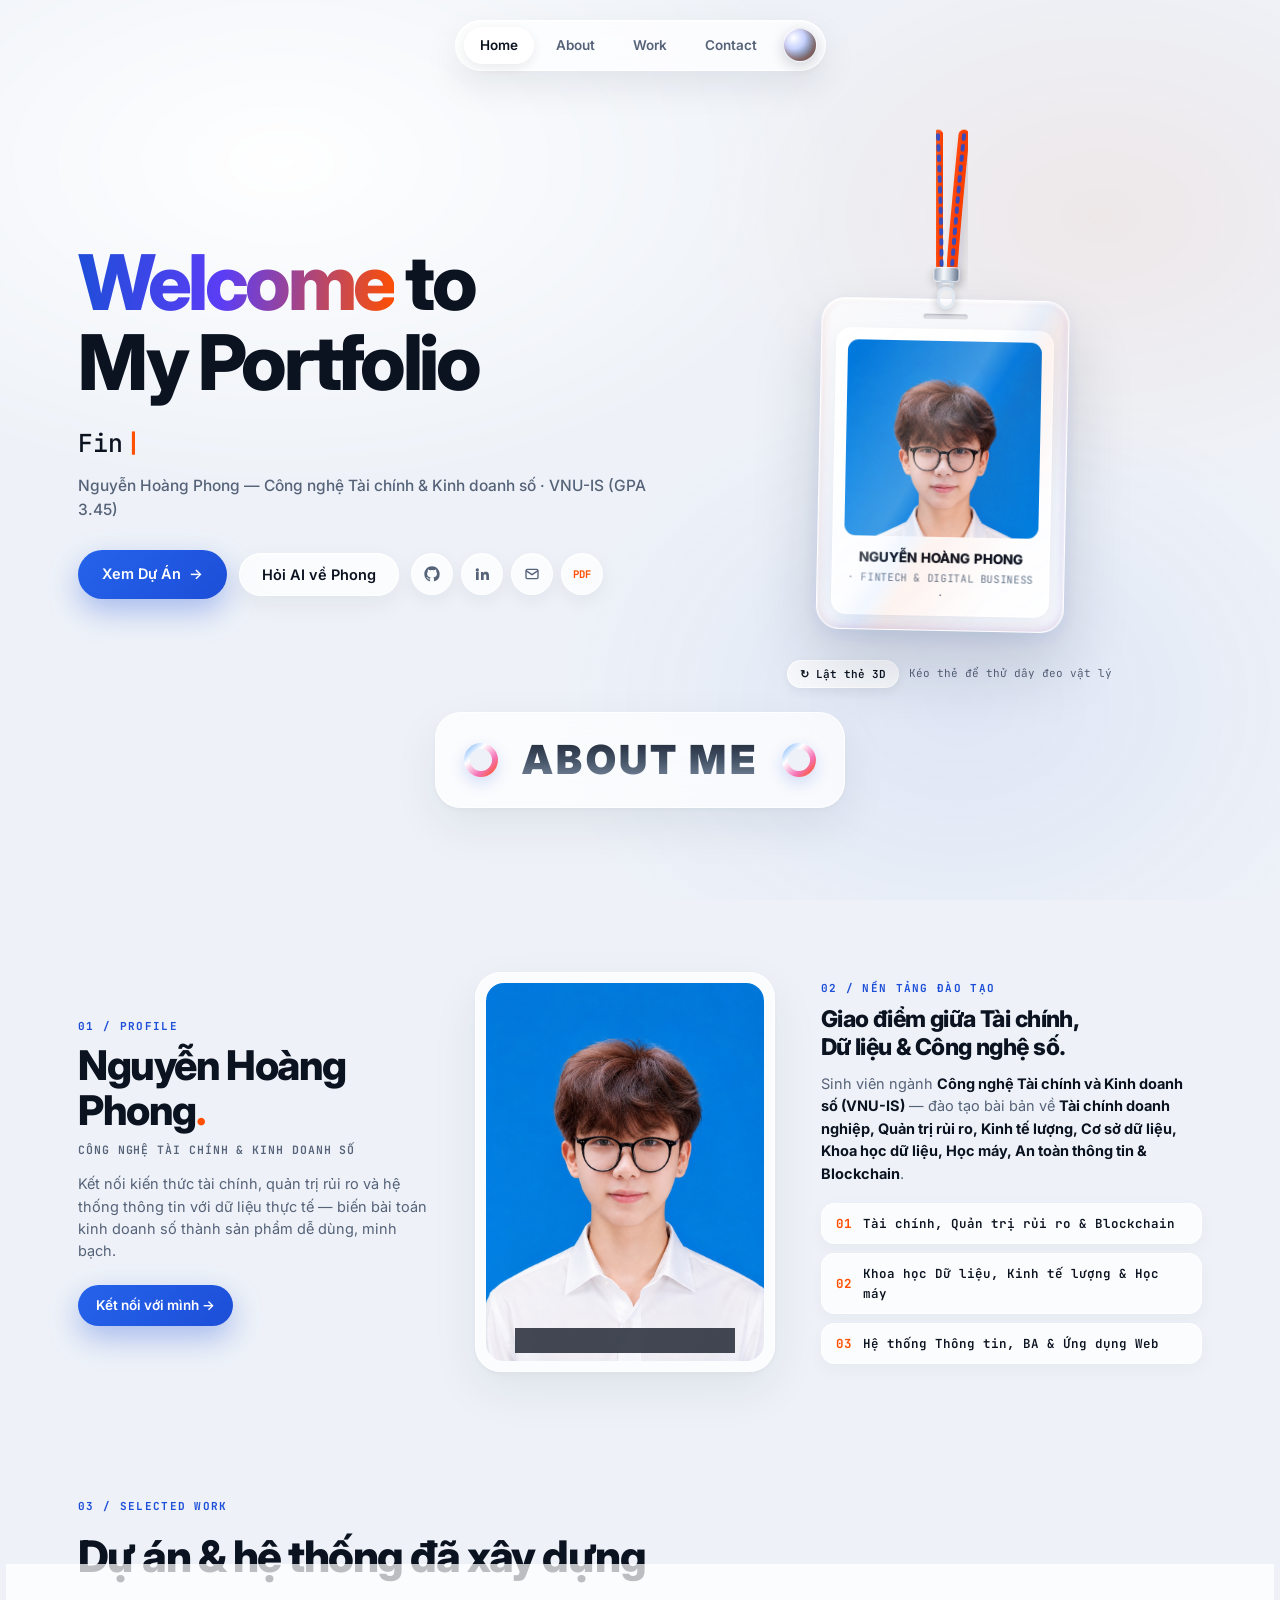
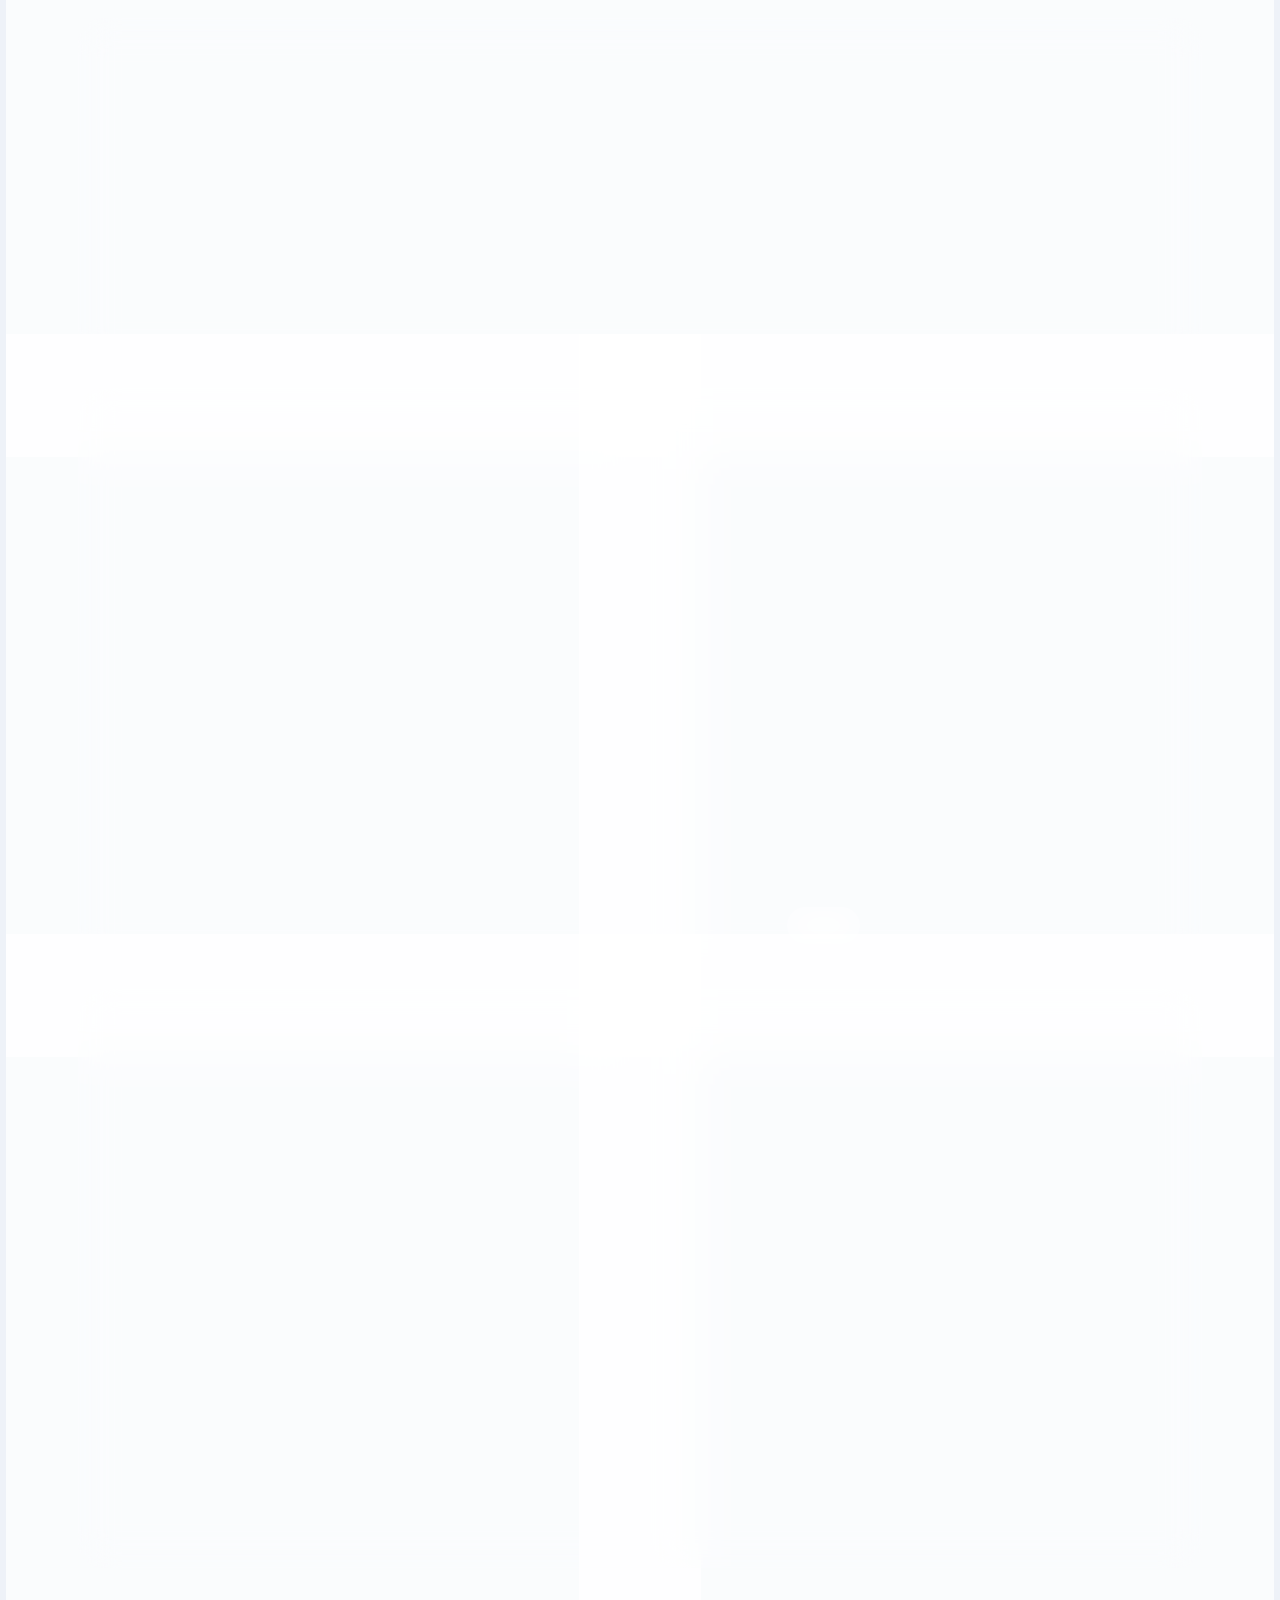
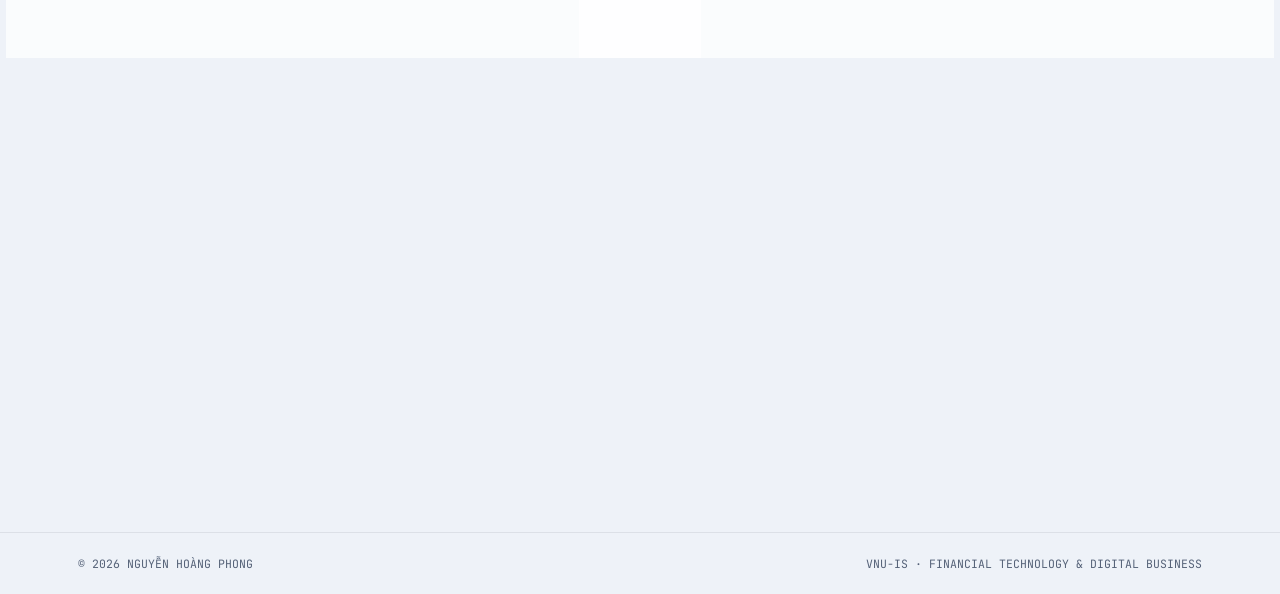
==== commit 5368bef0: "content: align portfolio positioning honestly with VNU-IS FinTech & Digital Business curriculum" ====
--- a/index.html
+++ b/index.html
@@ -3,8 +3,8 @@
 <head>
   <meta charset="UTF-8" />
   <meta name="viewport" content="width=device-width, initial-scale=1.0" />
-  <title>Nguyễn Hoàng Phong | Portfolio</title>
-  <meta name="description" content="Nguyễn Hoàng Phong — AI Engineering Trainee, LLM Agents, Hybrid RAG, VLM Vision & FinTech Portfolio." />
+  <title>Nguyễn Hoàng Phong | FinTech &amp; Digital Business Portfolio</title>
+  <meta name="description" content="Nguyễn Hoàng Phong — Sinh viên Công nghệ Tài chính & Kinh doanh số (VNU-IS): FinTech, Phân tích dữ liệu, Hệ thống thông tin và Học máy ứng dụng." />
   <link rel="icon" type="image/svg+xml" href="data:image/svg+xml,%3Csvg xmlns='http://www.w3.org/2000/svg' viewBox='0 0 32 32'%3E%3Cdefs%3E%3ClinearGradient id='g' x1='0' y1='0' x2='1' y2='1'%3E%3Cstop offset='0%25' stop-color='%231d4ed8'/%3E%3Cstop offset='100%25' stop-color='%23ff4f00'/%3E%3C/linearGradient%3E%3C/defs%3E%3Crect width='32' height='32' rx='10' fill='url(%23g)'/%3E%3Ctext x='16' y='21' text-anchor='middle' fill='%23fff' font-family='sans-serif' font-weight='800' font-size='13'%3EHP%3C/text%3E%3C/svg%3E" />
   <link rel="preconnect" href="https://fonts.googleapis.com" />
   <link rel="preconnect" href="https://fonts.gstatic.com" crossorigin />
@@ -49,11 +49,11 @@
           </h1>
 
           <div class="typewriter-row mono">
-            <span id="typewriterText">AI Engineer Trainee</span><span class="solar-cursor">|</span>
+            <span id="typewriterText">FinTech &amp; Digital Business</span><span class="solar-cursor">|</span>
           </div>
 
           <p class="hero-meta">
-            Nguyễn Hoàng Phong — VNU-IS FinTech (GPA 3.45) · ICECH 2026
+            Nguyễn Hoàng Phong — Công nghệ Tài chính &amp; Kinh doanh số · VNU-IS (GPA 3.45)
           </p>
 
           <div class="hero-controls">
@@ -126,7 +126,7 @@
                     </div>
                     <div class="inner-meta">
                       <div class="inner-name">NGUYỄN HOÀNG PHONG</div>
-                      <div class="inner-sub mono">· AI &amp; FINTECH · 2026</div>
+                      <div class="inner-sub mono">· FINTECH &amp; DIGITAL BUSINESS ·</div>
                     </div>
                   </div>
                 </div>
@@ -136,16 +136,16 @@
                   <div class="acrylic-slot"></div>
                   <div class="inner-card back-inner">
                     <div class="back-top mono">
-                      <span>CLEARANCE // 01</span>
+                      <span>VNU-IS // FDB2023B</span>
                       <span class="dot-ok"></span>
                     </div>
                     <div class="skill-bars mono">
-                      <div class="sb"><span>LLM &amp; HYBRID RAG</span><i><b style="width:94%"></b></i></div>
-                      <div class="sb"><span>PYTHON · FASTAPI</span><i><b style="width:92%"></b></i></div>
-                      <div class="sb"><span>VLM · VIETNAMESE NLP</span><i><b style="width:88%"></b></i></div>
-                      <div class="sb"><span>FINTECH · ANALYTICS</span><i><b style="width:90%"></b></i></div>
+                      <div class="sb"><span>FINTECH · TÀI CHÍNH &amp; RỦI RO</span><i><b style="width:92%"></b></i></div>
+                      <div class="sb"><span>DATA SCIENCE · HỌC MÁY</span><i><b style="width:88%"></b></i></div>
+                      <div class="sb"><span>HỆ THỐNG THÔNG TIN · SQL</span><i><b style="width:90%"></b></i></div>
+                      <div class="sb"><span>PHÂN TÍCH NGHIỆP VỤ · WEB</span><i><b style="width:89%"></b></i></div>
                     </div>
-                    <div class="back-pill mono">VNU-IS · GPA 3.45 · ICECH 2026</div>
+                    <div class="back-pill mono">VNU-IS · GPA 3.45 · APTIS B2</div>
                     <div class="back-code mono">GITHUB.COM/PHONGHOANG5800</div>
                   </div>
                 </div>
@@ -181,9 +181,9 @@
           <div class="about-left">
             <div class="kicker mono">01 / PROFILE</div>
             <h2 class="about-name">Nguyễn Hoàng<br />Phong<span class="solar-dot">.</span></h2>
-            <div class="about-role mono">FINTECH × AI ENGINEERING</div>
+            <div class="about-role mono">CÔNG NGHỆ TÀI CHÍNH &amp; KINH DOANH SỐ</div>
             <p class="about-lead">
-              Thiết kế và triển khai hệ thống AI đa phương thức có thể kiểm chứng định lượng — từ nghiên cứu học thuật đến sản phẩm người dùng thực tế.
+              Kết nối kiến thức tài chính, quản trị rủi ro và hệ thống thông tin với dữ liệu thực tế — biến bài toán kinh doanh số thành sản phẩm dễ dùng, minh bạch.
             </p>
             <a href="#contact" class="pill-cobalt pill-sm">Kết nối với mình →</a>
           </div>
@@ -198,10 +198,10 @@
                 <img src="assets/images/portrait.jpg" alt="" class="xf-wire" draggable="false" />
                 <div class="xf-grid"></div>
                 <div class="xf-visor"></div>
-                <span class="xf-chip xc-1 mono">LLM · RAG · VLM</span>
+                <span class="xf-chip xc-1 mono">FINTECH · VNU-IS</span>
                 <span class="xf-chip xc-2 mono">GPA 3.45 / 4.0</span>
-                <span class="xf-chip xc-3 mono">ICECH 2026</span>
-                <span class="xf-chip xc-4 mono">100% GROUNDED</span>
+                <span class="xf-chip xc-3 mono">DATA &amp; ML</span>
+                <span class="xf-chip xc-4 mono">BLOCKCHAIN · RISK</span>
               </div>
 
               <div class="xf-pill mono" id="xfHint">Di chuột soi X-Ray · Nhấp để khóa</div>
@@ -210,15 +210,15 @@
 
           <!-- Right -->
           <div class="about-right">
-            <div class="kicker mono">02 / PHILOSOPHY</div>
-            <h3 class="about-manifesto">Không chỉ là mô hình.<br />Là sản phẩm chạy thật.</h3>
+            <div class="kicker mono">02 / NỀN TẢNG ĐÀO TẠO</div>
+            <h3 class="about-manifesto">Giao điểm giữa Tài chính,<br />Dữ liệu &amp; Công nghệ số.</h3>
             <p class="about-body">
-              Sinh viên năm cuối <strong>Financial Technology &amp; Digital Business (VNU-IS)</strong>, đồng tác giả công bố quốc tế <strong>ICECH 2026</strong>, chuyên sâu <strong>LLM Agents, Hybrid RAG &amp; Vietnamese NLP</strong>.
+              Sinh viên ngành <strong>Công nghệ Tài chính và Kinh doanh số (VNU-IS)</strong> — đào tạo bài bản về <strong>Tài chính doanh nghiệp, Quản trị rủi ro, Kinh tế lượng, Cơ sở dữ liệu, Khoa học dữ liệu, Học máy, An toàn thông tin &amp; Blockchain</strong>.
             </p>
             <div class="pillar-cards mono">
-              <div class="pc-row"><span>01</span> LLM Agents &amp; Hybrid RAG</div>
-              <div class="pc-row"><span>02</span> Vietnamese NLP &amp; VLM Vision</div>
-              <div class="pc-row"><span>03</span> FinTech &amp; Quantitative Analytics</div>
+              <div class="pc-row"><span>01</span> Tài chính, Quản trị rủi ro &amp; Blockchain</div>
+              <div class="pc-row"><span>02</span> Khoa học Dữ liệu, Kinh tế lượng &amp; Học máy</div>
+              <div class="pc-row"><span>03</span> Hệ thống Thông tin, BA &amp; Ứng dụng Web</div>
             </div>
           </div>
         </div>
@@ -240,16 +240,16 @@
           <article class="studio-card featured-wide">
             <div class="sc-media">
               <img src="assets/previews/socialshield-v2.png" alt="SocialShield-VN 2.0 Preview" loading="lazy" />
-              <span class="sc-tag tag-solar mono">FLAGSHIP · MULTIMODAL AGENT</span>
+              <span class="sc-tag tag-solar mono">FINTECH SECURITY · APPLIED AI</span>
             </div>
             <div class="sc-body">
               <div class="sc-meta mono">
-                <span class="sc-code">AI</span>
+                <span class="sc-code">RISK</span>
                 <span>100% ACC · 0% FPR · 1.47ms p50</span>
               </div>
-              <h3>SocialShield-VN 2.0 — Anti-Scam Copilot</h3>
-              <p>Hệ thống đa công cụ bảo vệ người dùng tài chính Việt: ML v1 (22 luật) + Hybrid BM25/Vector RAG + VLM soi bill giả + Citation Grounding Guard kiểm chứng 100% tổng đài thật.</p>
-              <div class="sc-pills mono"><span>LLM Agent</span><span>Hybrid RAG</span><span>VLM Vision</span><span>FastAPI</span></div>
+              <h3>SocialShield-VN 2.0 — Trợ lý Chống Lừa đảo Tài chính</h3>
+              <p>Đồ án ứng dụng Học máy (22 luật rủi ro tiếng Việt), kiểm tra tên miền ngân hàng/ví điện tử và tra cứu kịch bản cảnh báo (Hybrid Retrieval + hỗ trợ kiểm tra ảnh) giúp người dùng nhận diện lừa đảo sớm.</p>
+              <div class="sc-pills mono"><span>FinTech Risk</span><span>Machine Learning</span><span>FastAPI</span><span>Python</span></div>
               <div class="sc-links">
                 <a href="https://github.com/phonghoang5800-droid/socialshield-vn-2" target="_blank" rel="noopener" class="pill-cobalt pill-xs">GitHub Repo ↗</a>
               </div>
@@ -363,8 +363,8 @@
         <div class="contact-capsule reveal">
           <div>
             <div class="kicker mono">04 / CONTACT</div>
-            <h2>Kết nối &amp; xây dựng sản phẩm cùng mình</h2>
-            <p class="contact-sub">Sẵn sàng làm full-time cho vị trí <strong>AI Engineering Trainee / FinTech &amp; Data Intern</strong> tại Hà Nội.</p>
+            <h2>Kết nối &amp; đồng hành cùng mình</h2>
+            <p class="contact-sub">Sẵn sàng thực tập / làm việc cho các vị trí <strong>FinTech, Business Analysis, Data &amp; Applied AI</strong> tại Hà Nội.</p>
             <div class="contact-links mono">
               <a href="mailto:phonghoang5800@gmail.com">phonghoang5800@gmail.com</a>
               <span>·</span>
@@ -391,12 +391,12 @@
       <button type="button" class="ai-close" id="aiClose" aria-label="Đóng">×</button>
     </div>
     <div class="ai-msgs" id="aiMessages">
-      <div class="ai-m bot">Chào bạn! Chọn nhanh 1 câu hỏi bên dưới để xem lý lịch, benchmark dự án thật và mức độ khớp JD AI Trainee của <strong>Hoàng Phong</strong>.</div>
+      <div class="ai-m bot">Chào bạn! Chọn nhanh 1 câu hỏi bên dưới để xem nền tảng chuyên ngành <strong>Công nghệ Tài chính &amp; Kinh doanh số (VNU-IS)</strong> và các dự án thực tế của <strong>Hoàng Phong</strong>.</div>
     </div>
     <div class="ai-qs" id="aiQuickQs">
-      <button type="button" data-q="momo">Vì sao Phong hợp MoMo AI Trainee?</button>
-      <button type="button" data-q="project">Dự án mạnh nhất của Phong?</button>
-      <button type="button" data-q="stats">GPA &amp; thành tích ICECH 2026?</button>
+      <button type="button" data-q="major">Phong học chuyên ngành &amp; môn gì?</button>
+      <button type="button" data-q="project">Các dự án tiêu biểu của Phong?</button>
+      <button type="button" data-q="stats">GPA, chứng chỉ &amp; nghiên cứu?</button>
       <button type="button" data-q="contact">Liên hệ phỏng vấn?</button>
     </div>
   </div>
@@ -404,7 +404,7 @@
   <footer class="site-footer">
     <div class="container footer-row mono">
       <span>© 2026 NGUYỄN HOÀNG PHONG</span>
-      <span>TOKYO ACRYLIC EDITION · VNU-IS FINTECH &amp; AI</span>
+      <span>VNU-IS · FINANCIAL TECHNOLOGY &amp; DIGITAL BUSINESS</span>
     </div>
   </footer>
 
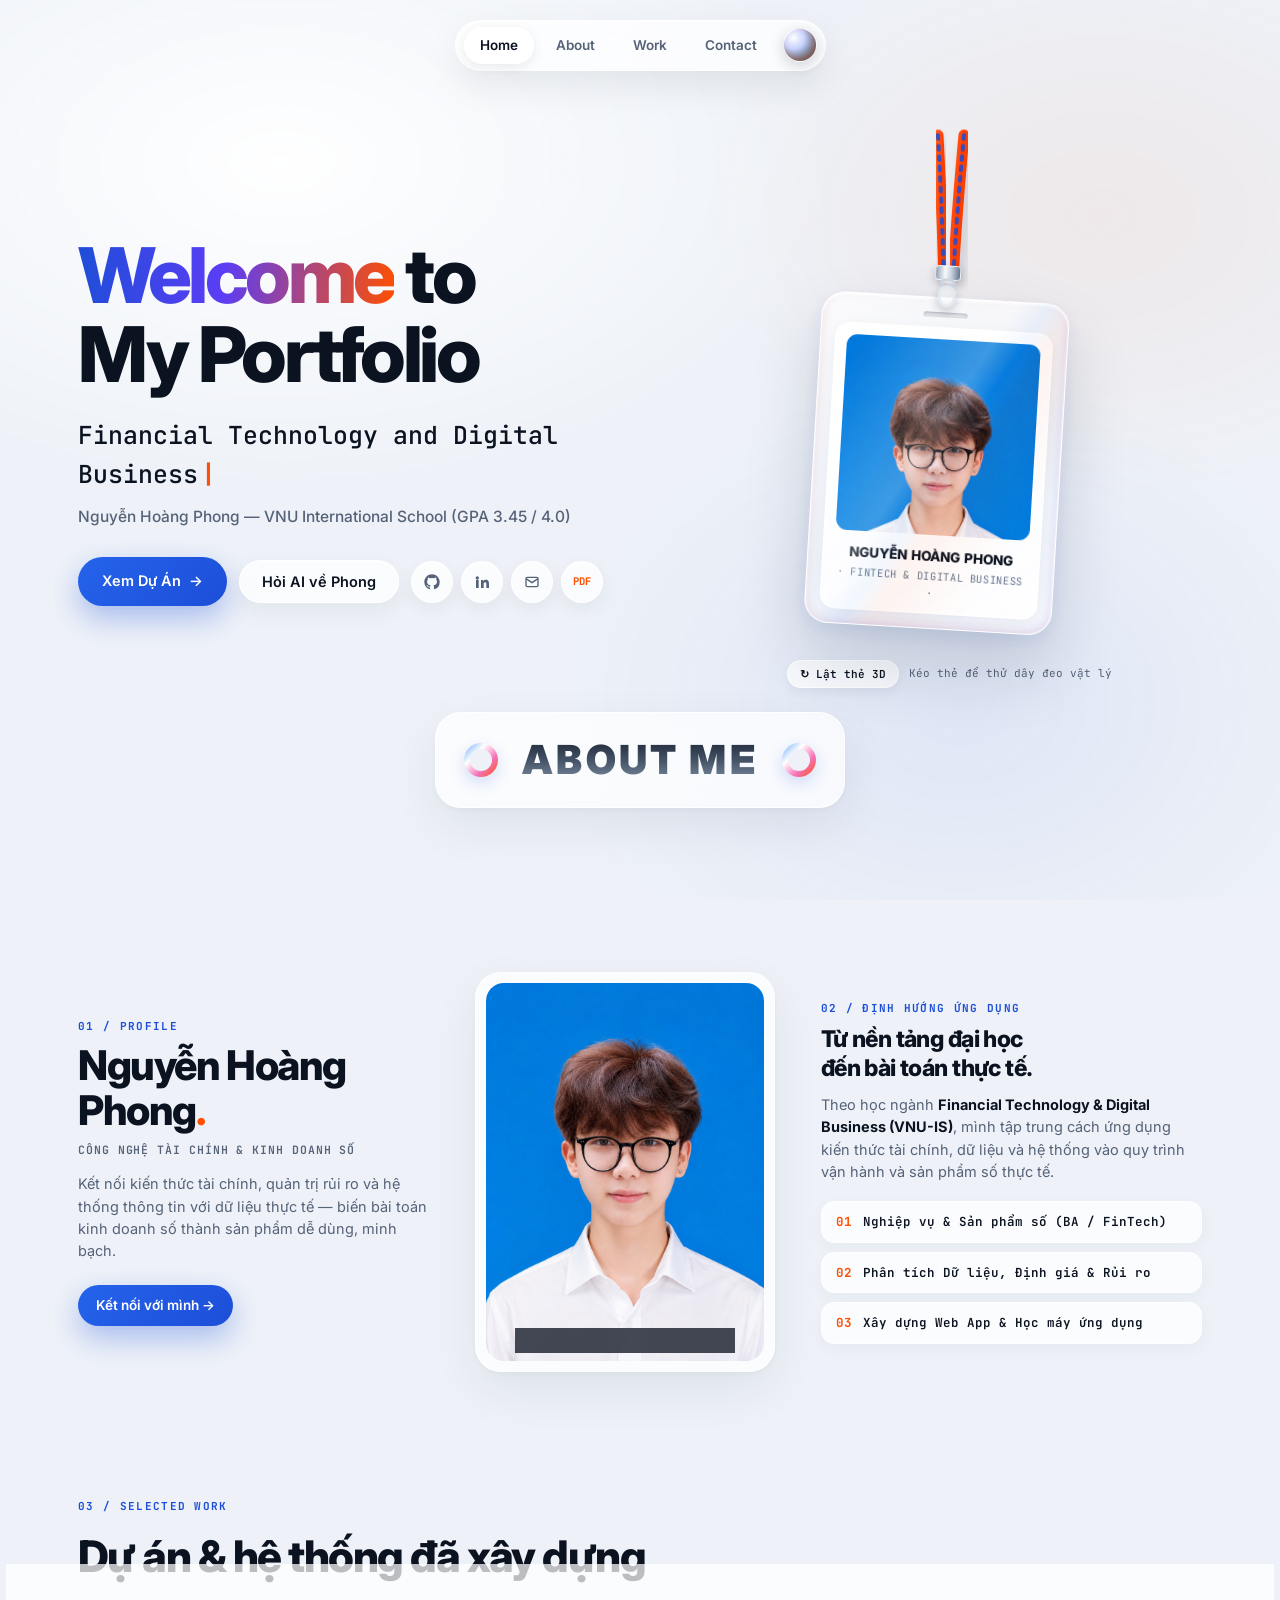
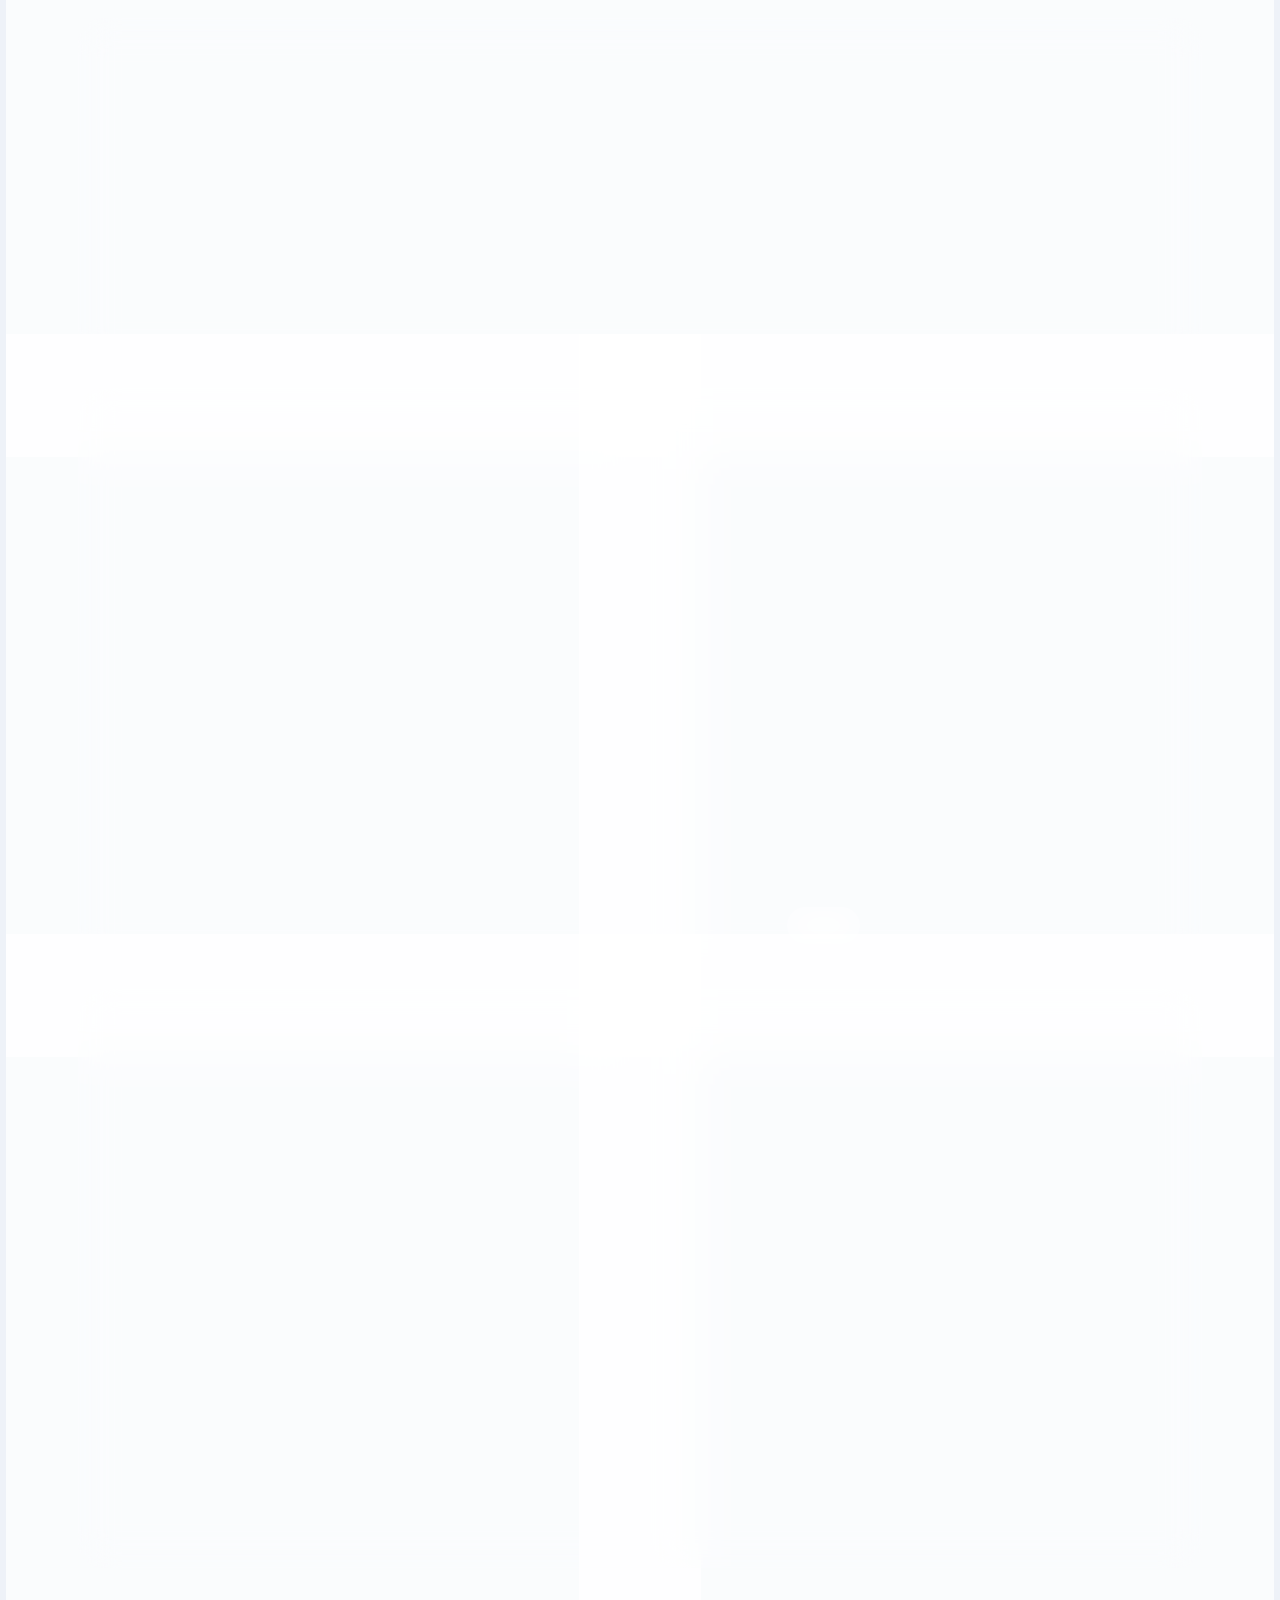
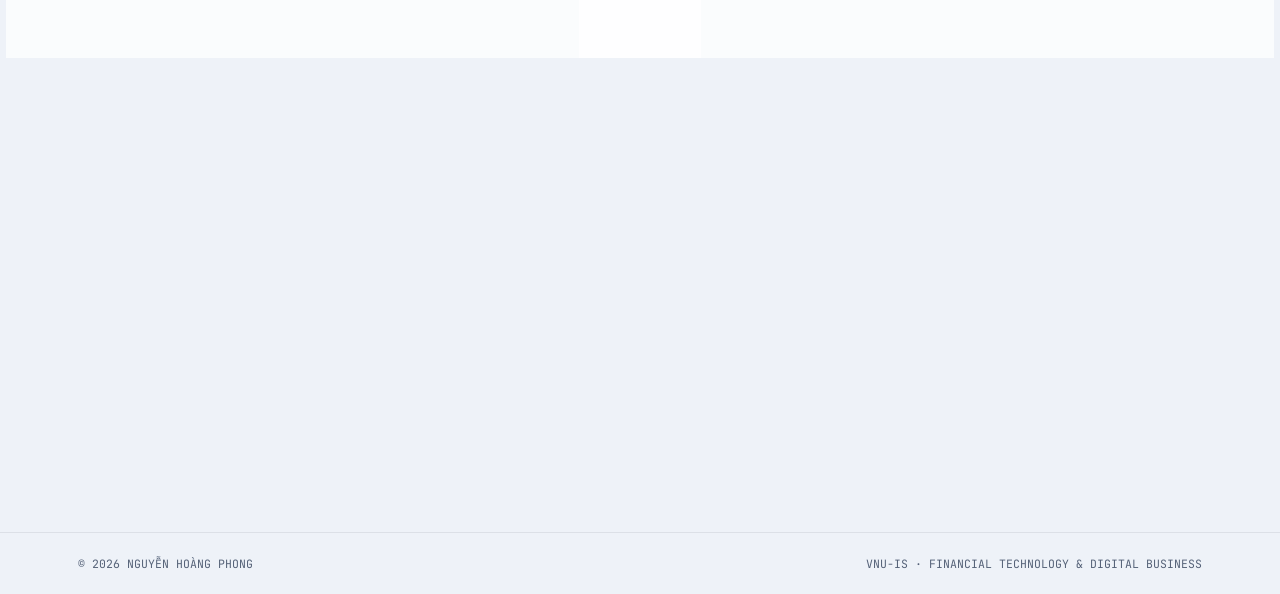
==== commit 4f14da0d: "content: set hero subtitle strictly to Financial Technology and Digital Business and reframe About M" ====
--- a/index.html
+++ b/index.html
@@ -9,7 +9,7 @@
   <link rel="preconnect" href="https://fonts.googleapis.com" />
   <link rel="preconnect" href="https://fonts.gstatic.com" crossorigin />
   <link href="https://fonts.googleapis.com/css2?family=Inter:wght@400;500;600;700;800;900&family=JetBrains+Mono:wght@400;500;600;700&display=swap" rel="stylesheet" />
-  <link rel="stylesheet" href="styles.css" />
+  <link rel="stylesheet" href="styles.css?v=3" />
 </head>
 <body>
   <!-- Studio Lighting Backdrop -->
@@ -49,11 +49,11 @@
           </h1>
 
           <div class="typewriter-row mono">
-            <span id="typewriterText">FinTech &amp; Digital Business</span><span class="solar-cursor">|</span>
+            <span id="typewriterText">Financial Technology and Digital Business</span><span class="solar-cursor">|</span>
           </div>
 
           <p class="hero-meta">
-            Nguyễn Hoàng Phong — Công nghệ Tài chính &amp; Kinh doanh số · VNU-IS (GPA 3.45)
+            Nguyễn Hoàng Phong — VNU International School (GPA 3.45 / 4.0)
           </p>
 
           <div class="hero-controls">
@@ -210,15 +210,15 @@
 
           <!-- Right -->
           <div class="about-right">
-            <div class="kicker mono">02 / NỀN TẢNG ĐÀO TẠO</div>
-            <h3 class="about-manifesto">Giao điểm giữa Tài chính,<br />Dữ liệu &amp; Công nghệ số.</h3>
+            <div class="kicker mono">02 / ĐỊNH HƯỚNG ỨNG DỤNG</div>
+            <h3 class="about-manifesto">Từ nền tảng đại học<br />đến bài toán thực tế.</h3>
             <p class="about-body">
-              Sinh viên ngành <strong>Công nghệ Tài chính và Kinh doanh số (VNU-IS)</strong> — đào tạo bài bản về <strong>Tài chính doanh nghiệp, Quản trị rủi ro, Kinh tế lượng, Cơ sở dữ liệu, Khoa học dữ liệu, Học máy, An toàn thông tin &amp; Blockchain</strong>.
+              Theo học ngành <strong>Financial Technology &amp; Digital Business (VNU-IS)</strong>, mình tập trung cách ứng dụng kiến thức tài chính, dữ liệu và hệ thống vào quy trình vận hành và sản phẩm số thực tế.
             </p>
             <div class="pillar-cards mono">
-              <div class="pc-row"><span>01</span> Tài chính, Quản trị rủi ro &amp; Blockchain</div>
-              <div class="pc-row"><span>02</span> Khoa học Dữ liệu, Kinh tế lượng &amp; Học máy</div>
-              <div class="pc-row"><span>03</span> Hệ thống Thông tin, BA &amp; Ứng dụng Web</div>
+              <div class="pc-row"><span>01</span> Nghiệp vụ &amp; Sản phẩm số (BA / FinTech)</div>
+              <div class="pc-row"><span>02</span> Phân tích Dữ liệu, Định giá &amp; Rủi ro</div>
+              <div class="pc-row"><span>03</span> Xây dựng Web App &amp; Học máy ứng dụng</div>
             </div>
           </div>
         </div>
@@ -408,6 +408,6 @@
     </div>
   </footer>
 
-  <script src="app.js"></script>
+  <script src="app.js?v=3"></script>
 </body>
 </html>
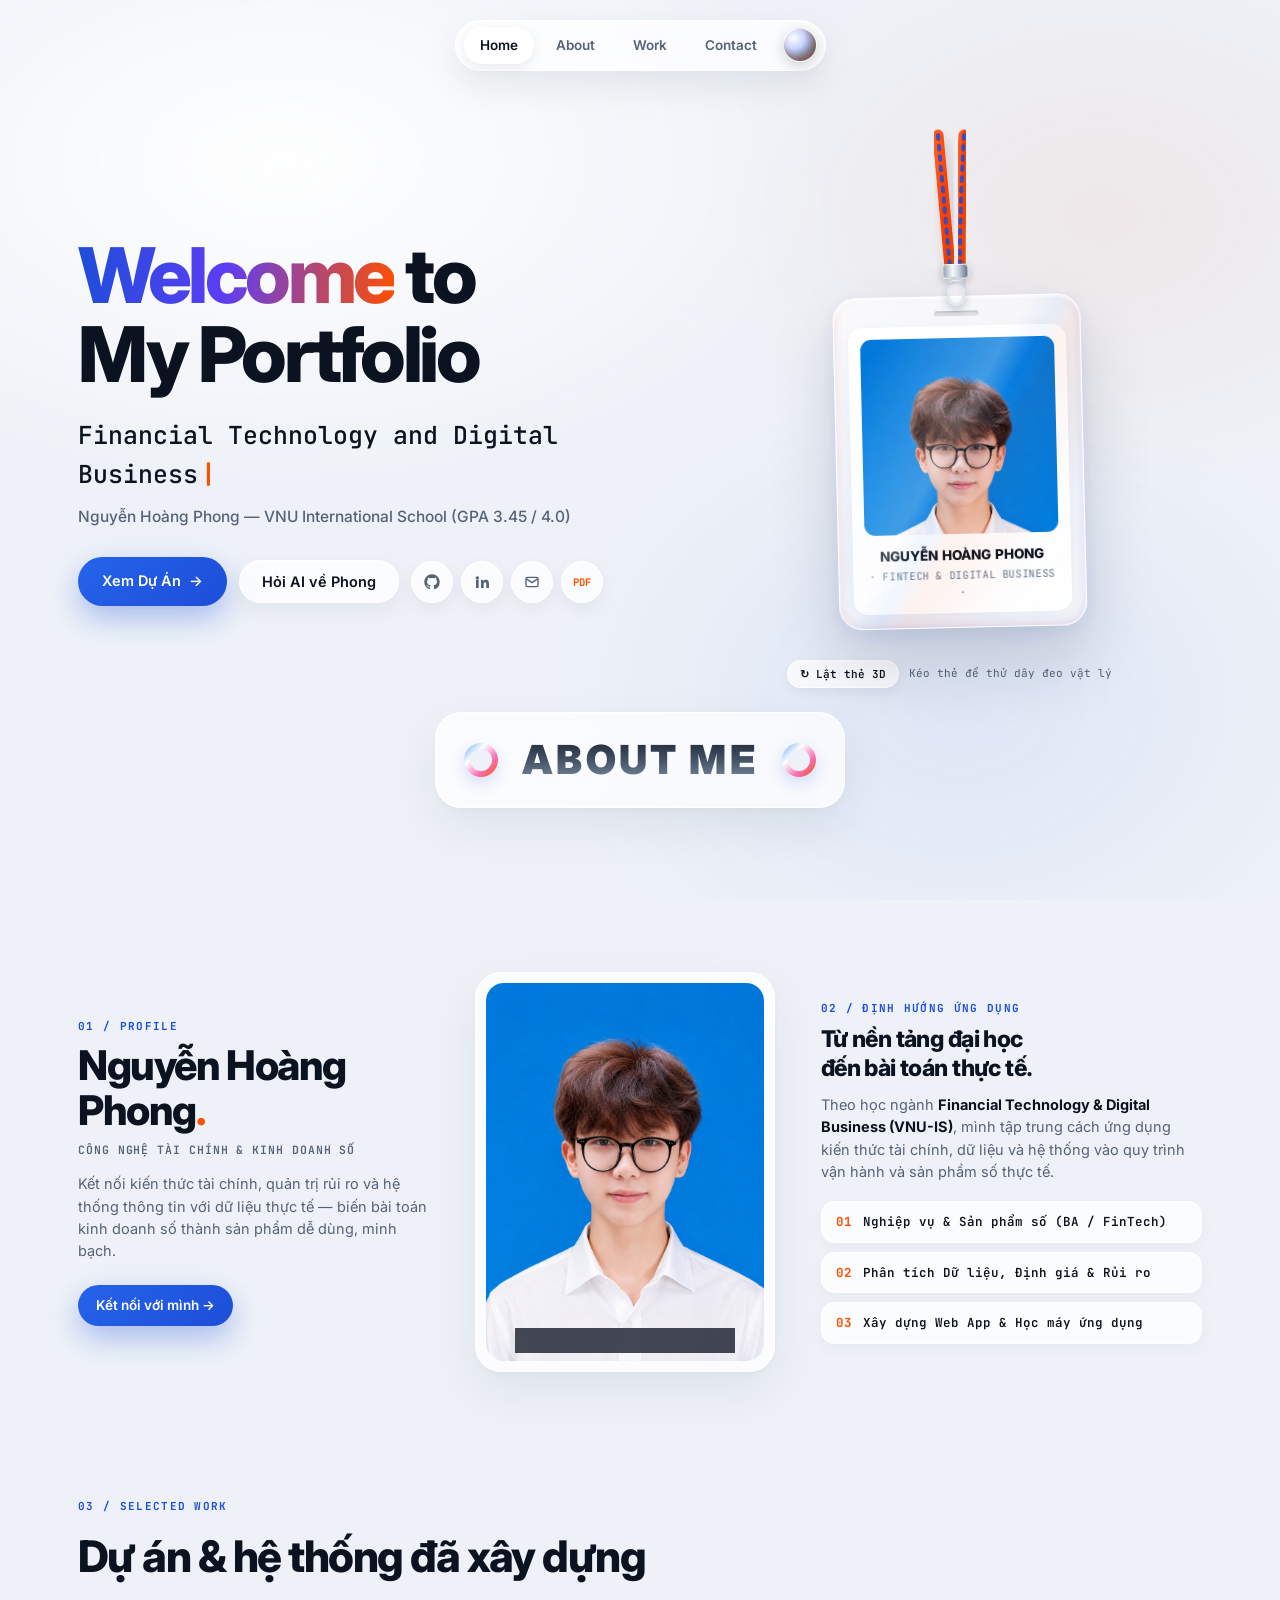
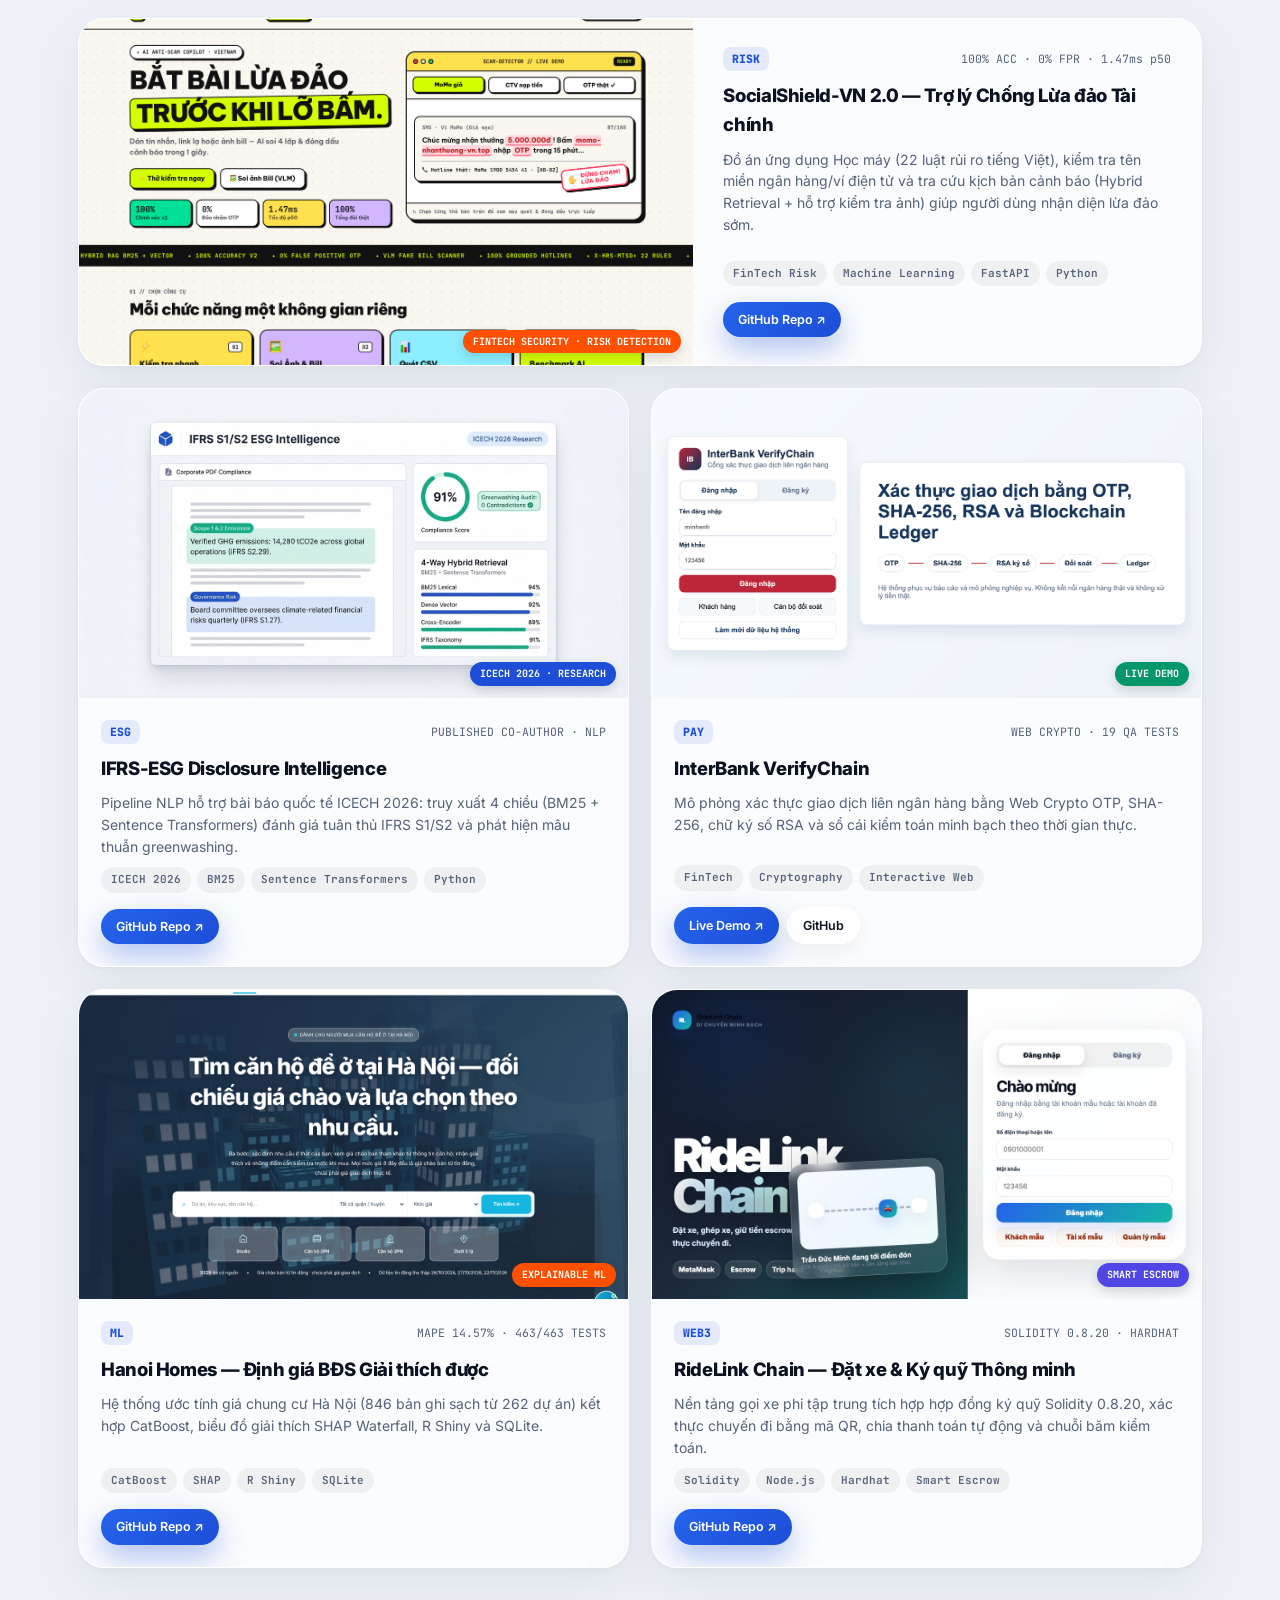
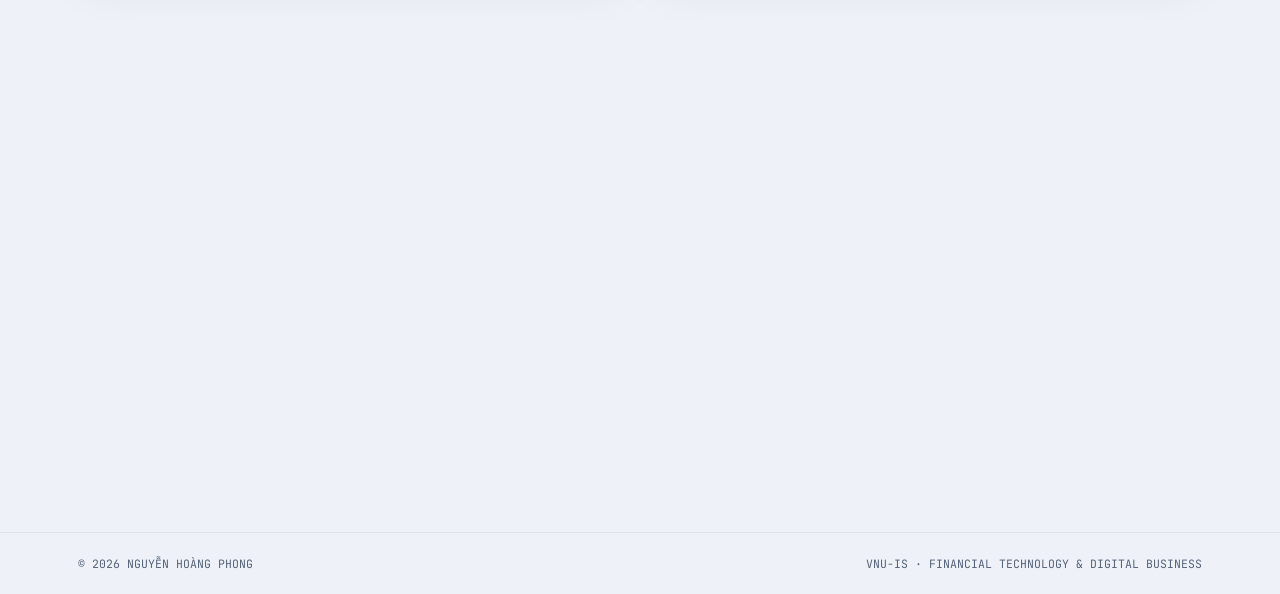
==== commit a05aa6d3: "content: remove remaining Applied AI tags in favor of FinTech, Business Analysis & Data Analytics" ====
--- a/index.html
+++ b/index.html
@@ -240,7 +240,7 @@
           <article class="studio-card featured-wide">
             <div class="sc-media">
               <img src="assets/previews/socialshield-v2.png" alt="SocialShield-VN 2.0 Preview" loading="lazy" />
-              <span class="sc-tag tag-solar mono">FINTECH SECURITY · APPLIED AI</span>
+              <span class="sc-tag tag-solar mono">FINTECH SECURITY · RISK DETECTION</span>
             </div>
             <div class="sc-body">
               <div class="sc-meta mono">
@@ -364,7 +364,7 @@
           <div>
             <div class="kicker mono">04 / CONTACT</div>
             <h2>Kết nối &amp; đồng hành cùng mình</h2>
-            <p class="contact-sub">Sẵn sàng thực tập / làm việc cho các vị trí <strong>FinTech, Business Analysis, Data &amp; Applied AI</strong> tại Hà Nội.</p>
+            <p class="contact-sub">Sẵn sàng thực tập / làm việc cho các vị trí <strong>FinTech, Business Analysis &amp; Data Analytics</strong> tại Hà Nội.</p>
             <div class="contact-links mono">
               <a href="mailto:phonghoang5800@gmail.com">phonghoang5800@gmail.com</a>
               <span>·</span>
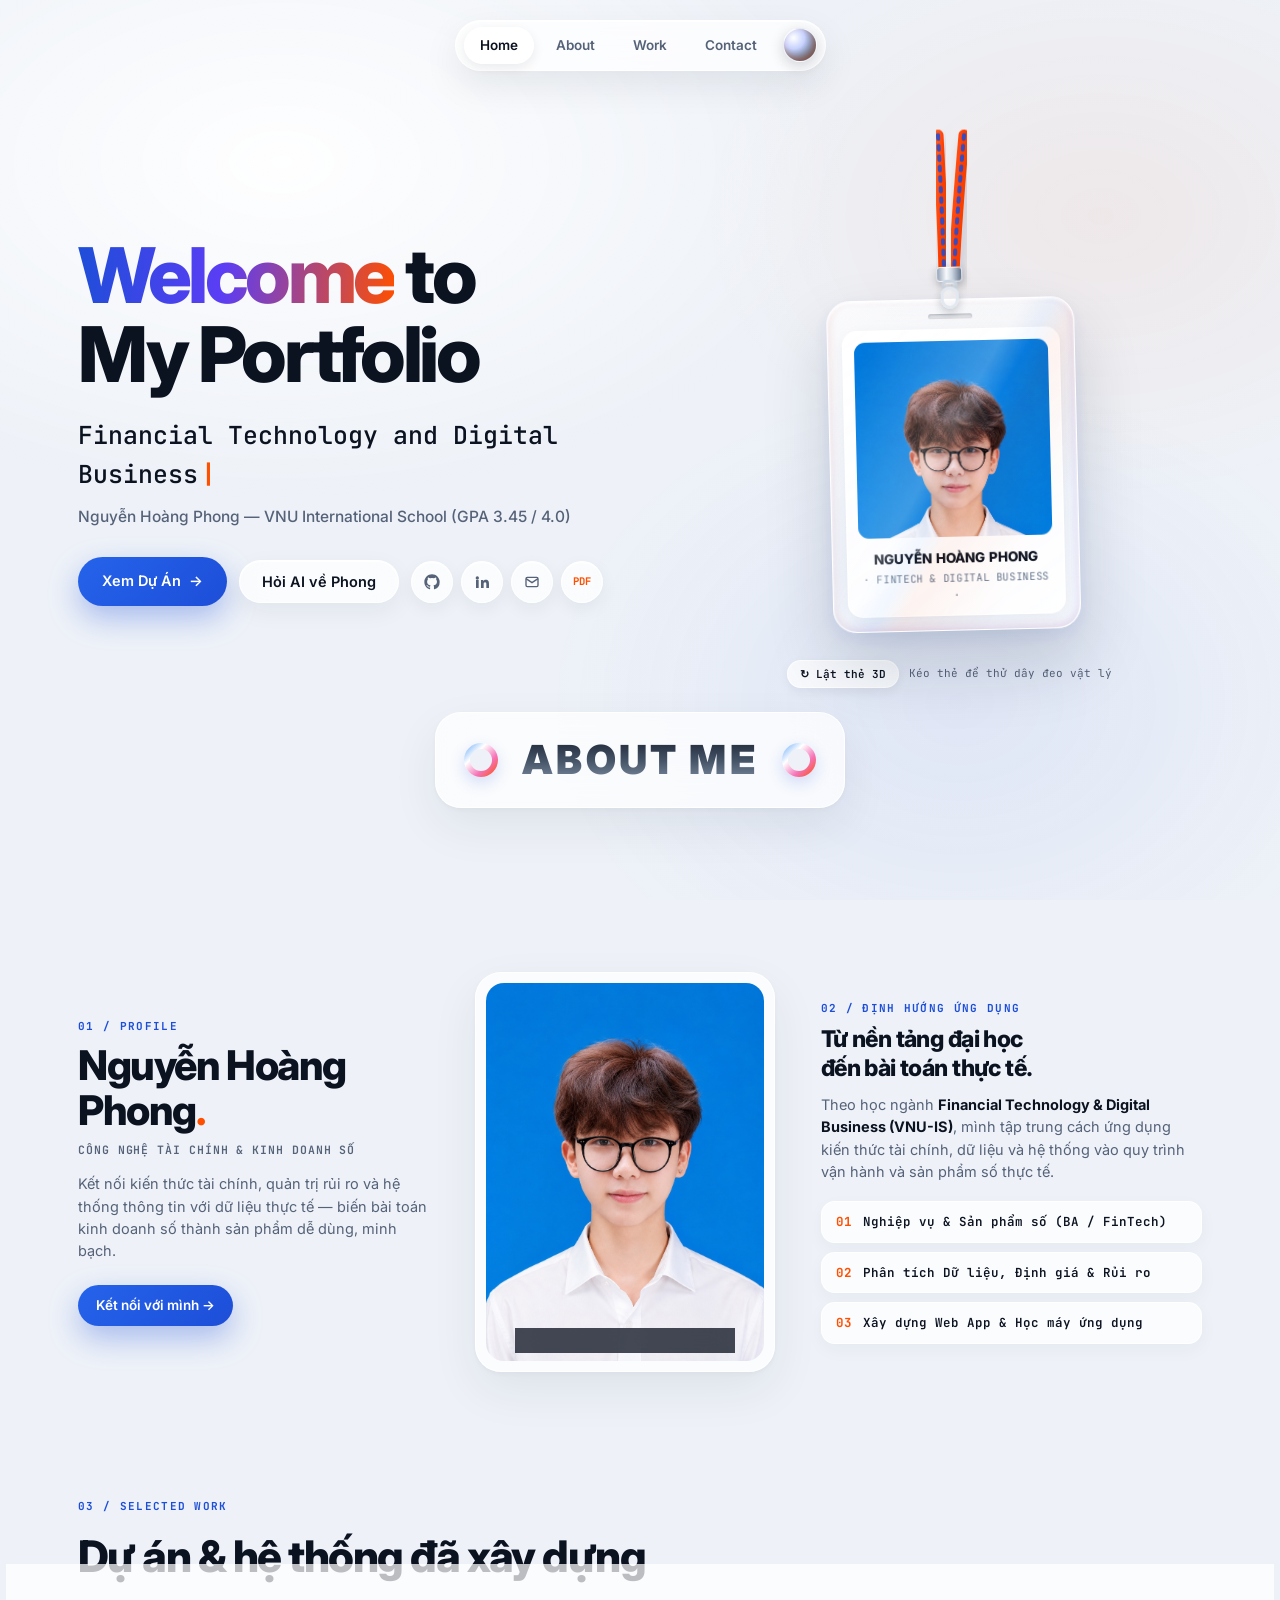
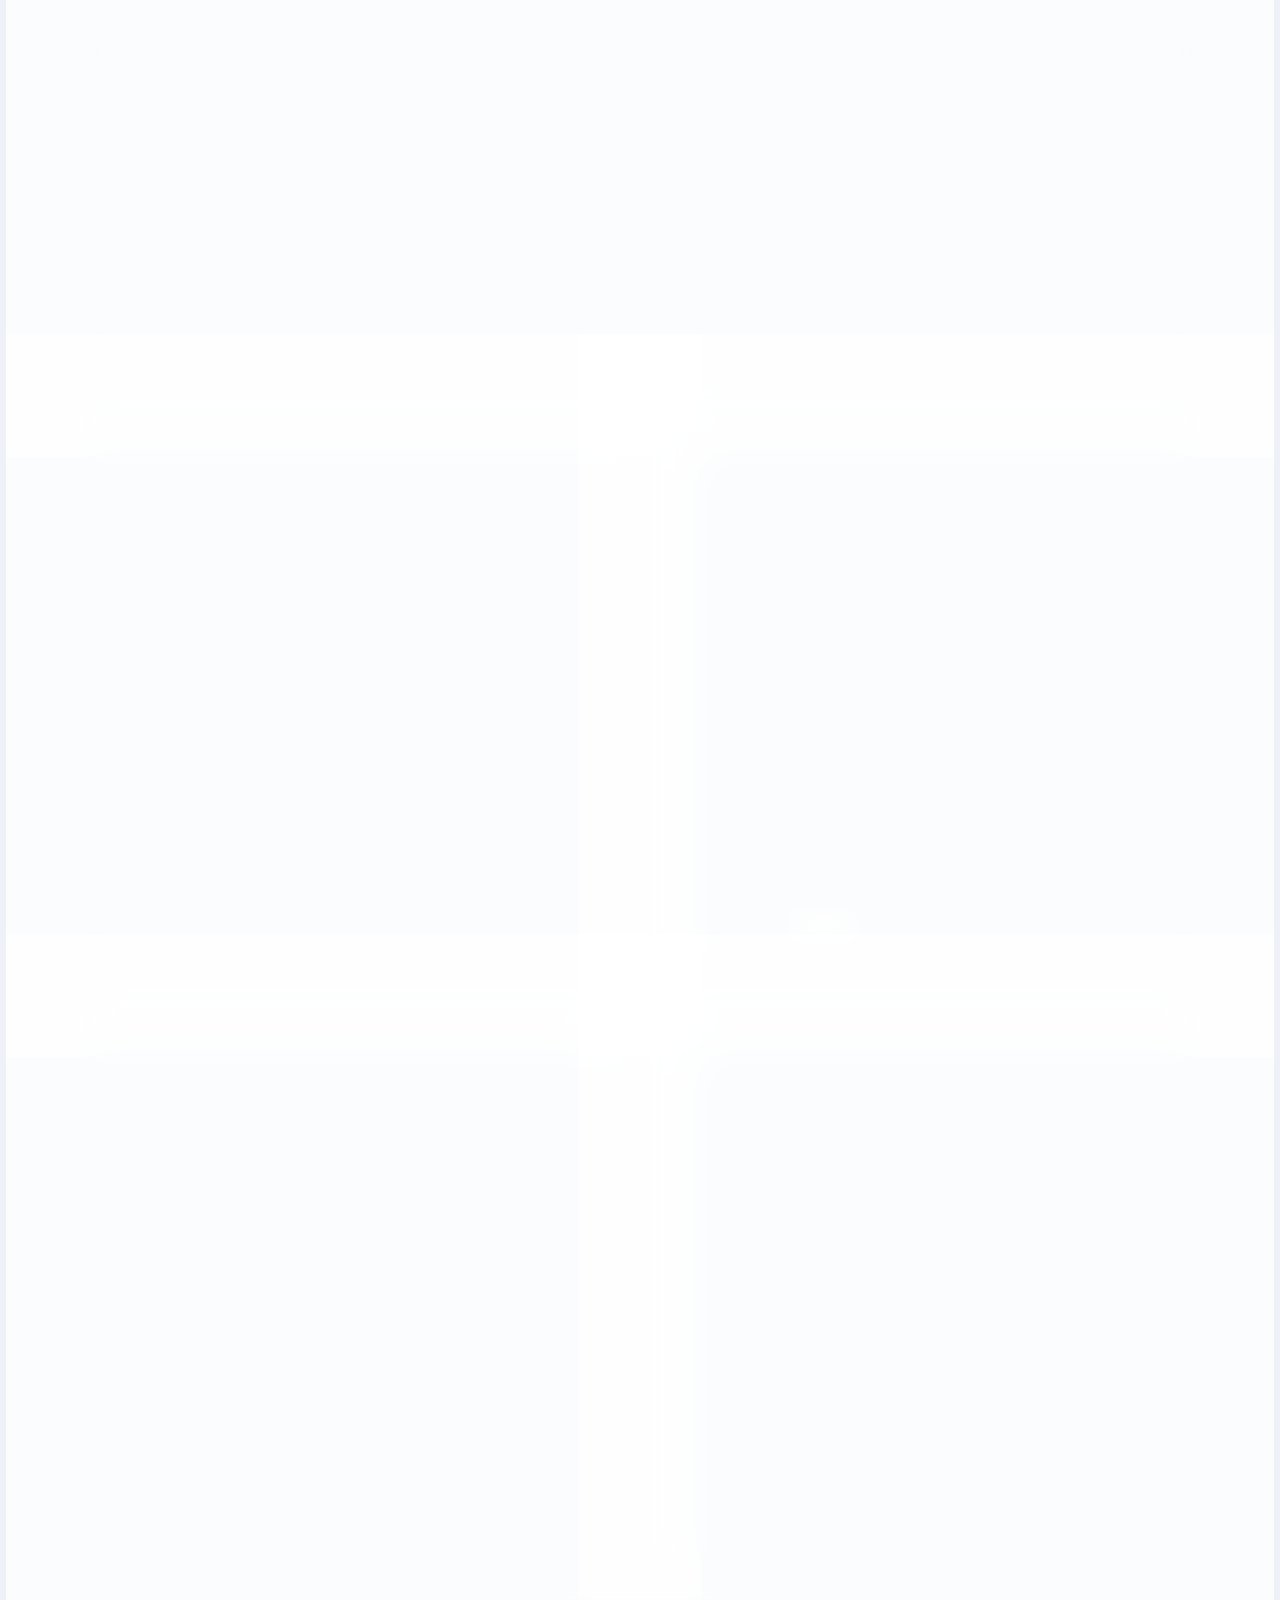
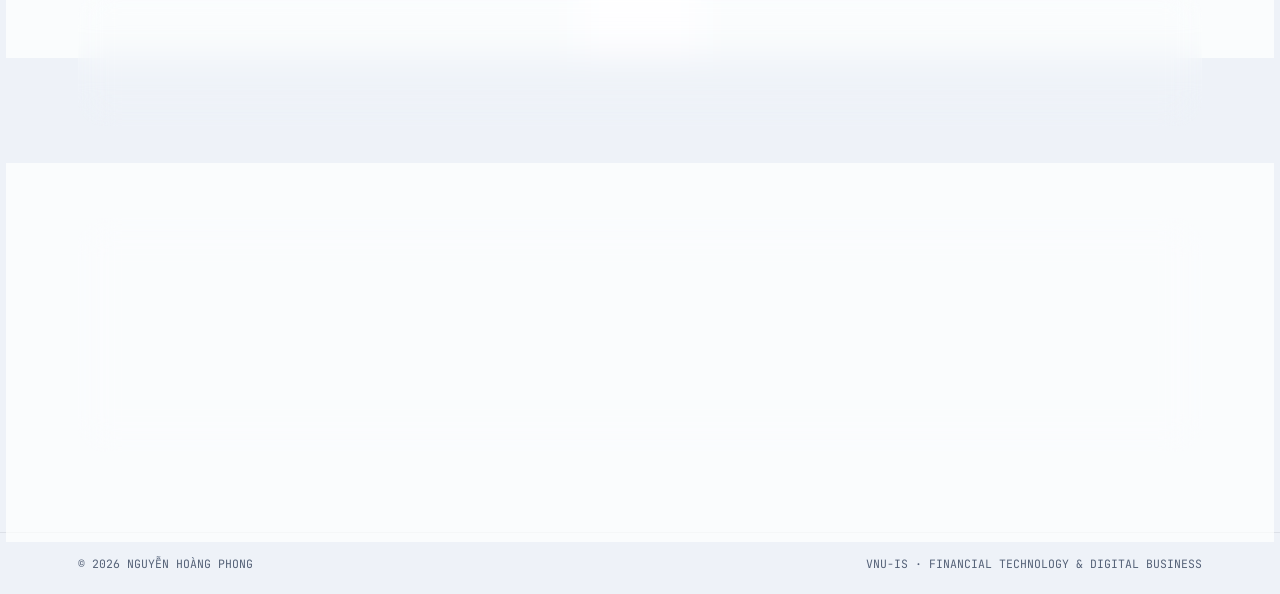
==== commit 65d804ba: "feat: redesign clean 4-page A4 Visual Portfolio PDF with real project screenshots and scannable layo" ====
--- a/index.html
+++ b/index.html
@@ -75,7 +75,7 @@
               <a href="mailto:phonghoang5800@gmail.com" class="circle-glass" title="Email" aria-label="Email">
                 <svg width="16" height="16" viewBox="0 0 24 24" fill="none" stroke="currentColor" stroke-width="2"><rect x="3" y="5" width="18" height="14" rx="2"/><polyline points="3 7 12 13 21 7"/></svg>
               </a>
-              <a href="assets/Portfolio%20Nguyen%20Hoang%20Phong.pdf" target="_blank" class="circle-glass pdf-chip mono" title="Visual Portfolio PDF (5 trang)">
+              <a href="assets/Portfolio%20Nguyen%20Hoang%20Phong.pdf" target="_blank" class="circle-glass pdf-chip mono" title="Visual Portfolio PDF (4 trang)">
                 PDF
               </a>
             </div>
@@ -341,14 +341,15 @@
         <!-- Compact Visual Portfolio PDF Acrylic Strip -->
         <div class="pdf-capsule reveal">
           <div class="pdf-copy">
-            <span class="kicker mono">VISUAL PORTFOLIO · 5 TRANG A4</span>
+            <span class="kicker mono">VISUAL PORTFOLIO · 4 TRANG A4</span>
             <h3>Bản Portfolio PDF in ấn sắc nét</h3>
-            <p>Xem nhanh toàn bộ dự án, biểu đồ và nghiên cứu trong 1 tệp PDF.</p>
+            <p>Ngắn gọn, đọc nhanh trong 30 giây — đầy đủ 5 dự án thật và kết quả kiểm chứng.</p>
           </div>
           <div class="pdf-thumbs">
-            <img src="assets/previews/portfolio-1.png" alt="Trang 1" loading="lazy" />
-            <img src="assets/previews/portfolio-2.png" alt="Trang 2" loading="lazy" />
-            <img src="assets/previews/portfolio-3.png" alt="Trang 3" loading="lazy" />
+            <img src="assets/previews/portfolio-1.png?v=4" alt="Trang 1" loading="lazy" />
+            <img src="assets/previews/portfolio-2.png?v=4" alt="Trang 2" loading="lazy" />
+            <img src="assets/previews/portfolio-3.png?v=4" alt="Trang 3" loading="lazy" />
+            <img src="assets/previews/portfolio-4.png?v=4" alt="Trang 4" loading="lazy" />
           </div>
           <a href="assets/Portfolio%20Nguyen%20Hoang%20Phong.pdf" target="_blank" class="pill-cobalt">Mở PDF ↗</a>
         </div>
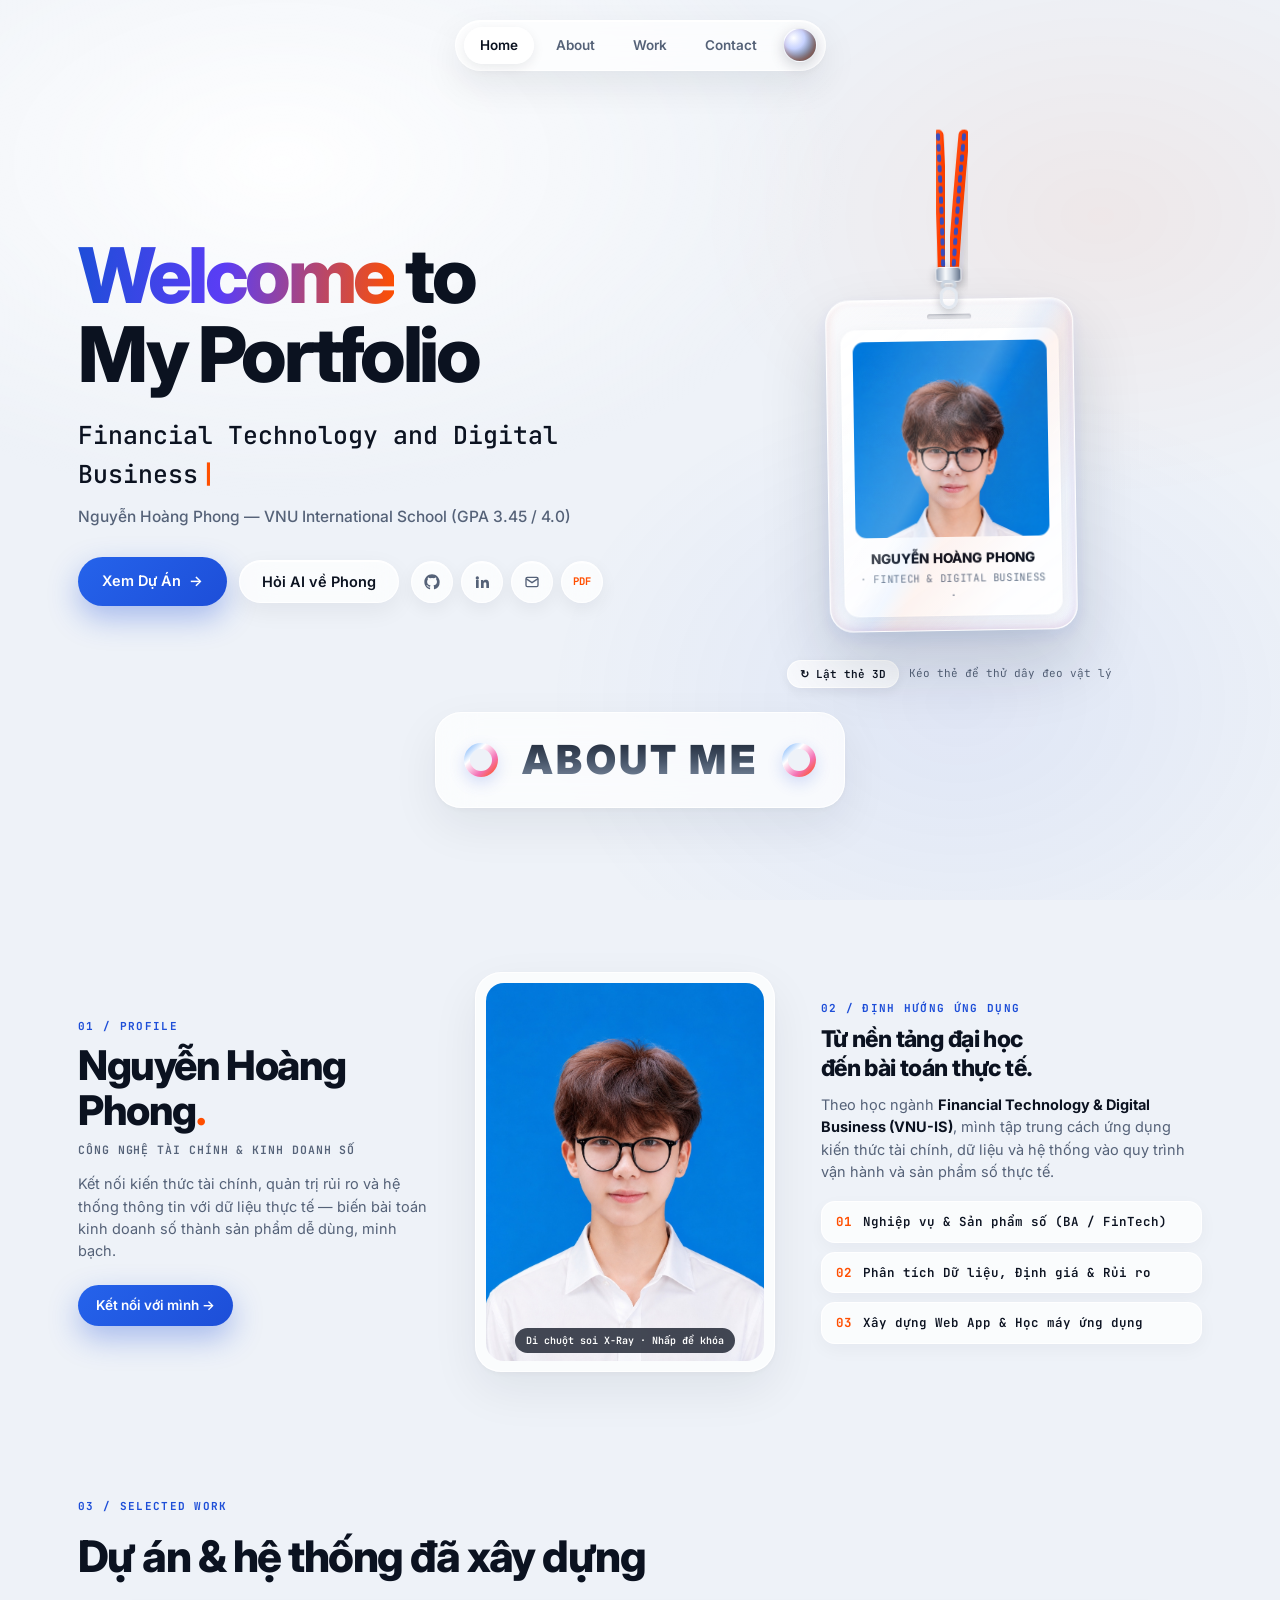
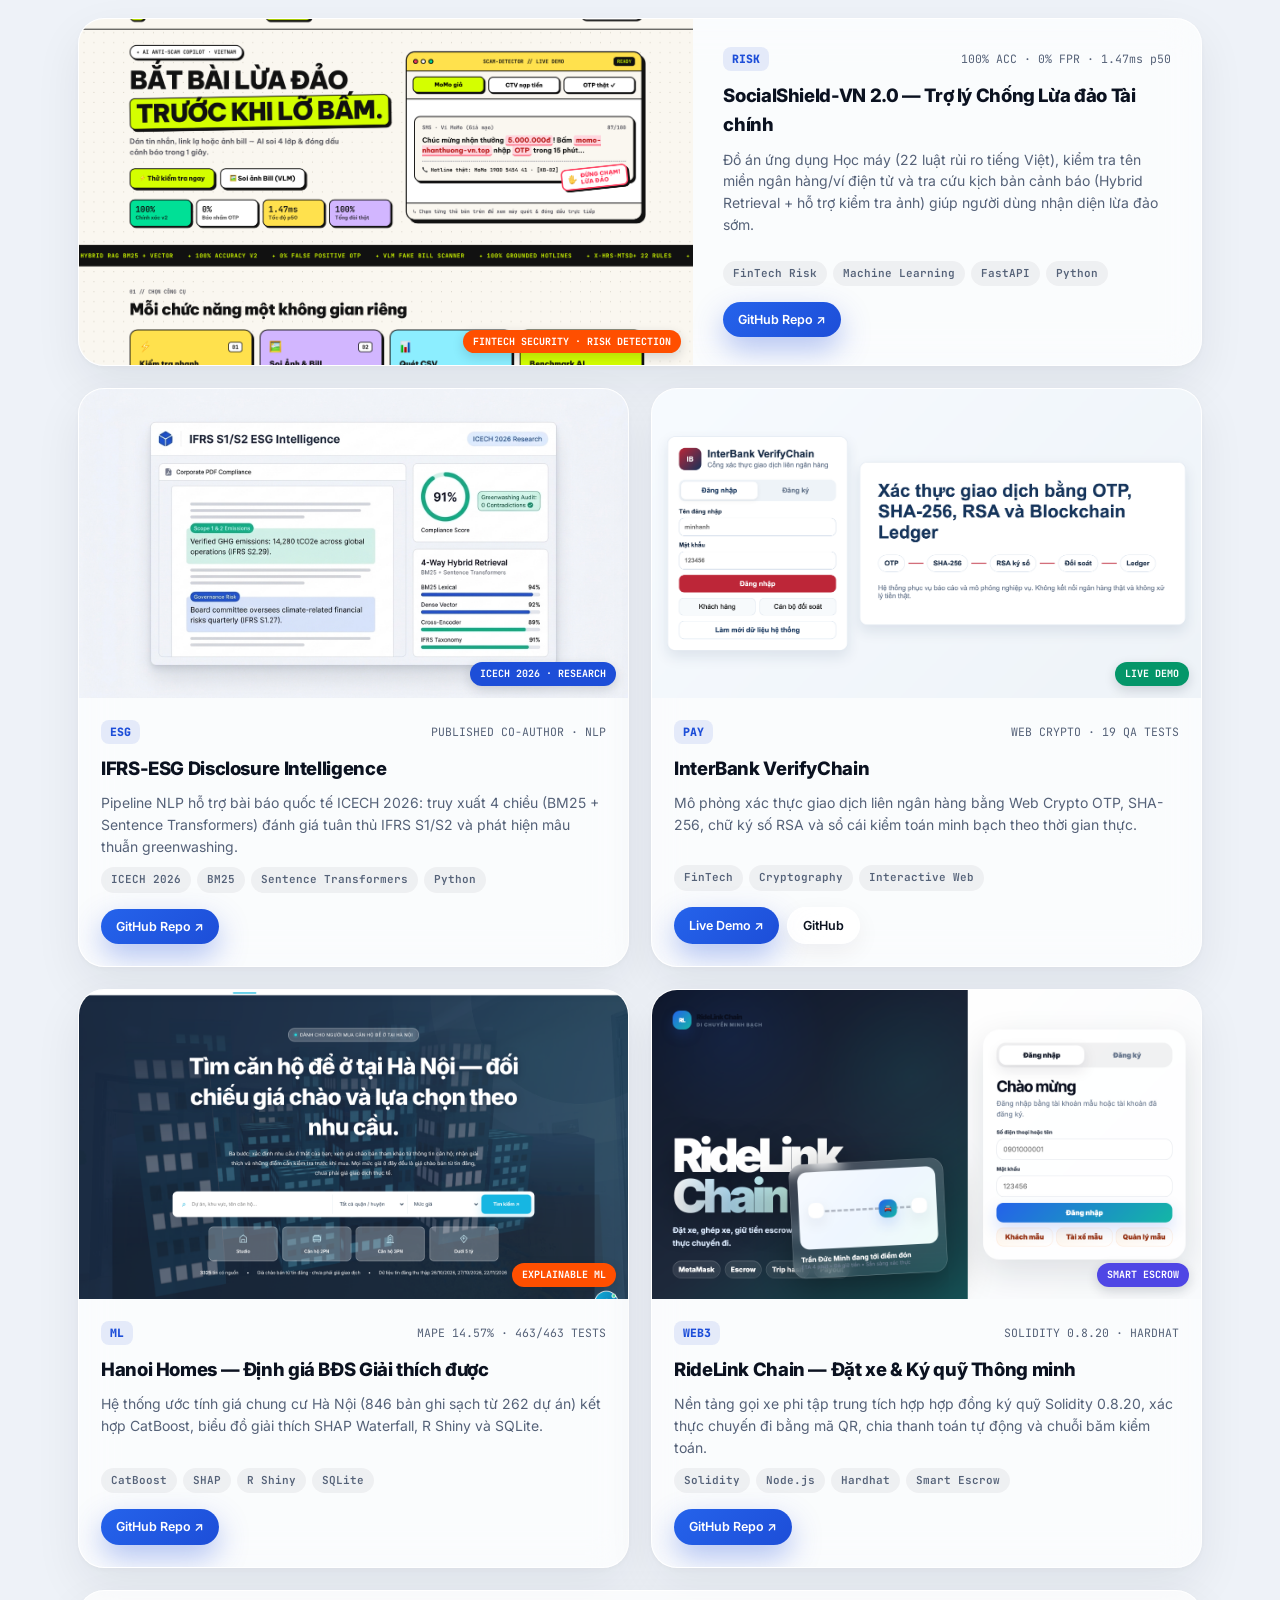
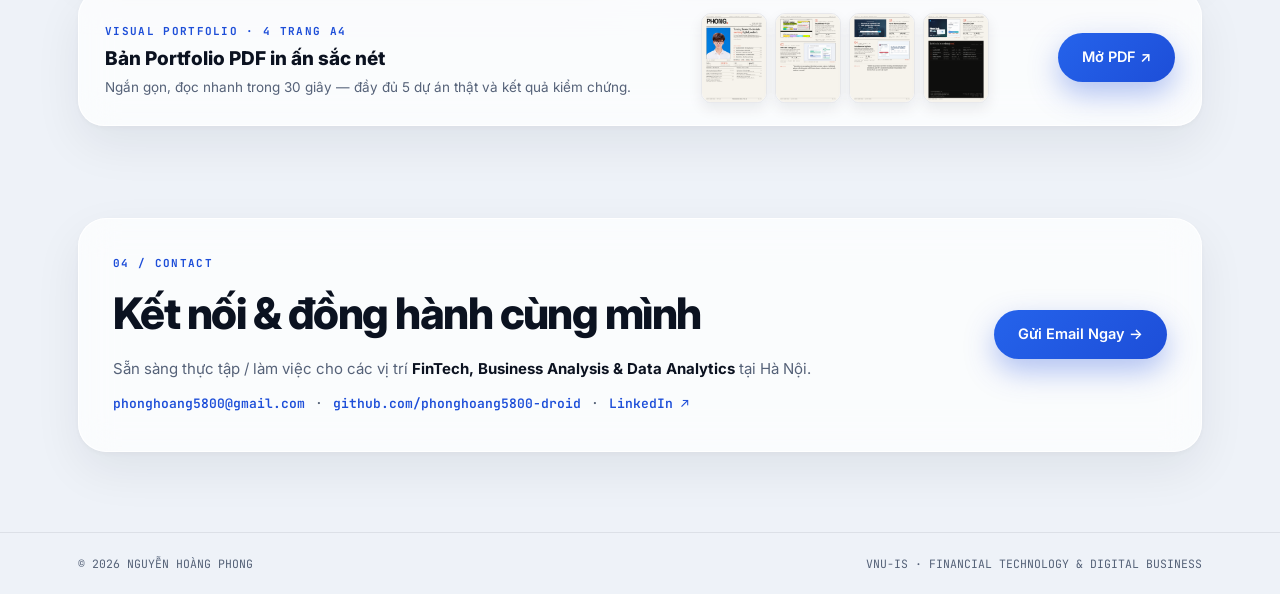
==== commit d69afa9d: "feat: redesign Portfolio PDF as Monocle/Swiss editorial magazine booklet (PHONG. Issue 01)" ====
--- a/index.html
+++ b/index.html
@@ -346,10 +346,10 @@
             <p>Ngắn gọn, đọc nhanh trong 30 giây — đầy đủ 5 dự án thật và kết quả kiểm chứng.</p>
           </div>
           <div class="pdf-thumbs">
-            <img src="assets/previews/portfolio-1.png?v=4" alt="Trang 1" loading="lazy" />
-            <img src="assets/previews/portfolio-2.png?v=4" alt="Trang 2" loading="lazy" />
-            <img src="assets/previews/portfolio-3.png?v=4" alt="Trang 3" loading="lazy" />
-            <img src="assets/previews/portfolio-4.png?v=4" alt="Trang 4" loading="lazy" />
+            <img src="assets/previews/portfolio-1.png?v=5" alt="Trang 1" loading="lazy" />
+            <img src="assets/previews/portfolio-2.png?v=5" alt="Trang 2" loading="lazy" />
+            <img src="assets/previews/portfolio-3.png?v=5" alt="Trang 3" loading="lazy" />
+            <img src="assets/previews/portfolio-4.png?v=5" alt="Trang 4" loading="lazy" />
           </div>
           <a href="assets/Portfolio%20Nguyen%20Hoang%20Phong.pdf" target="_blank" class="pill-cobalt">Mở PDF ↗</a>
         </div>
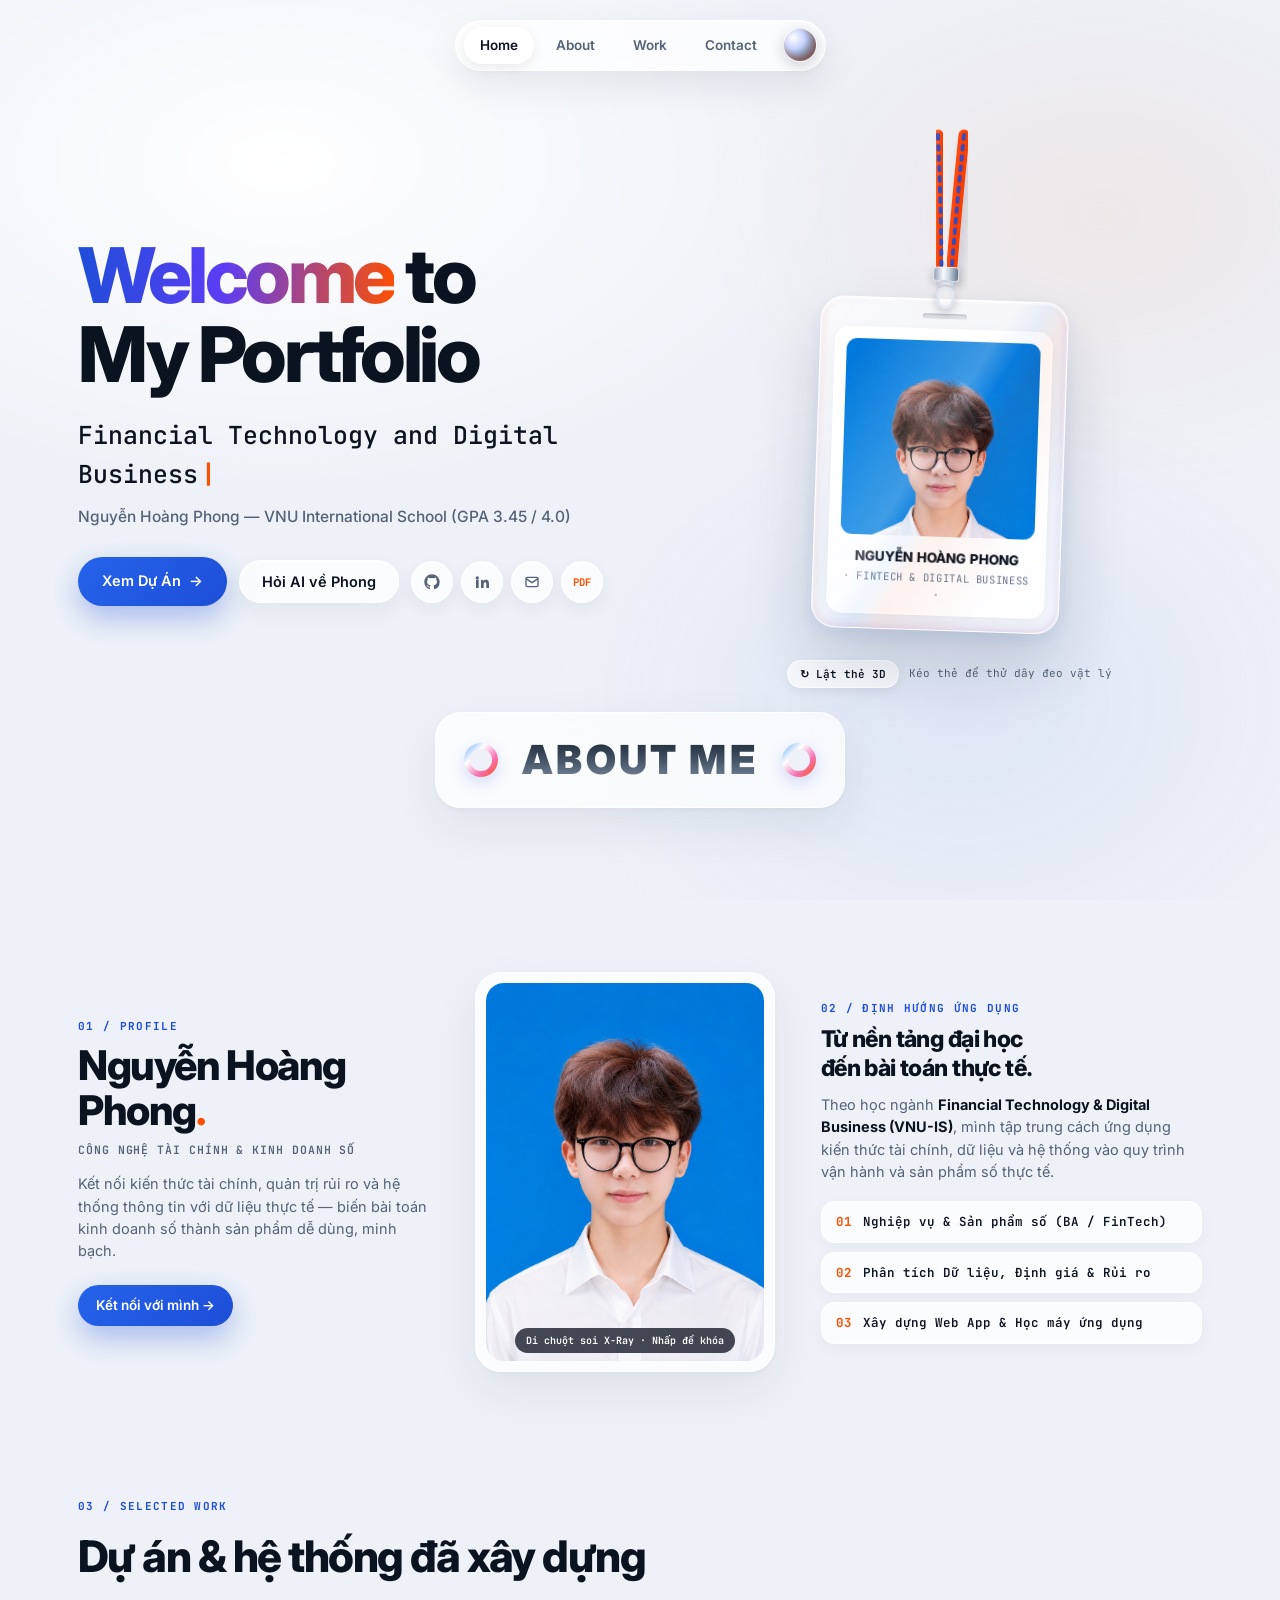
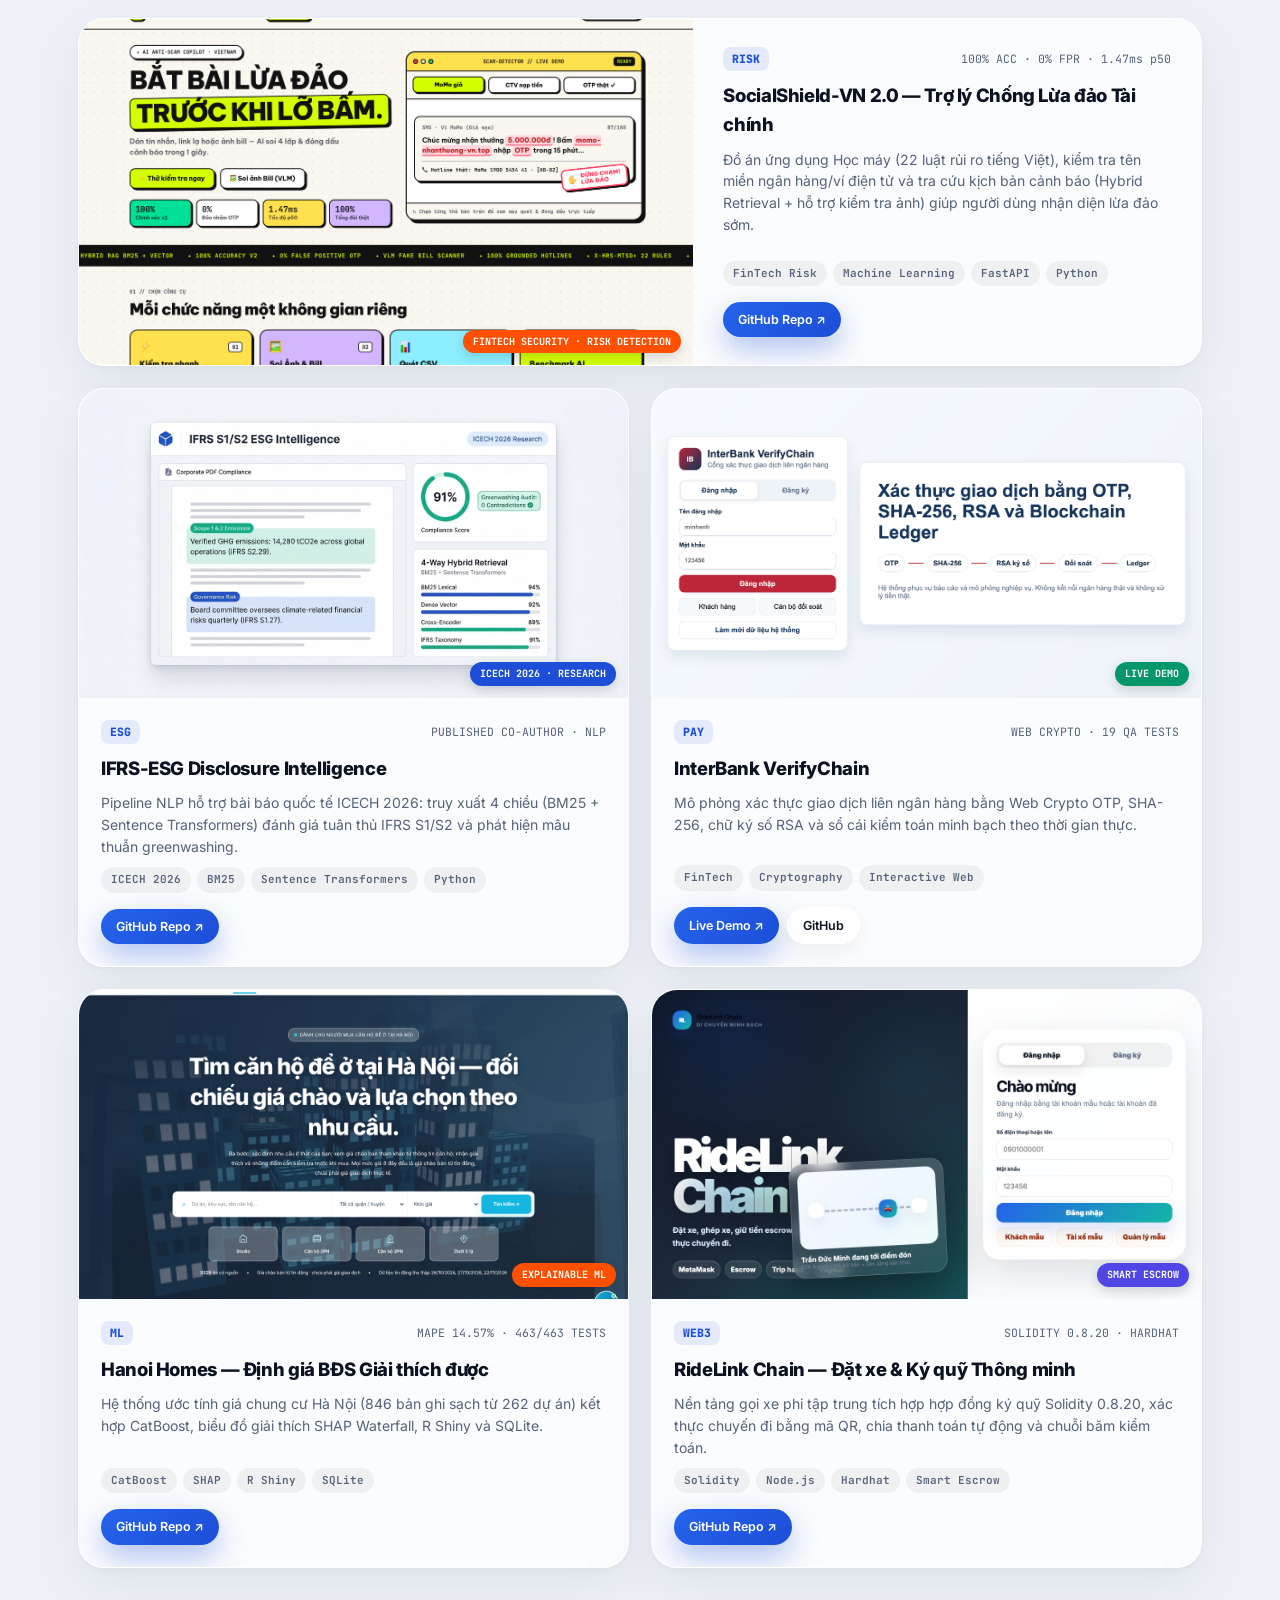
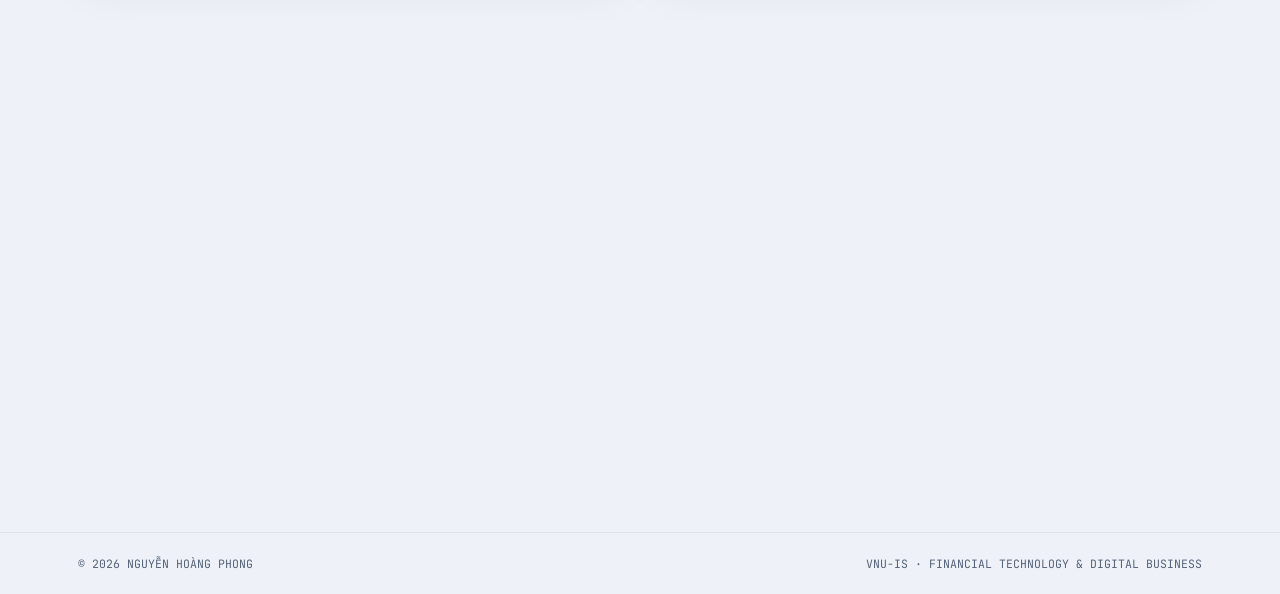
==== commit 687061dd: "style: remove black colophon slab on Portfolio PDF page 4 for clean editorial cream finish" ====
--- a/index.html
+++ b/index.html
@@ -349,7 +349,7 @@
             <img src="assets/previews/portfolio-1.png?v=5" alt="Trang 1" loading="lazy" />
             <img src="assets/previews/portfolio-2.png?v=5" alt="Trang 2" loading="lazy" />
             <img src="assets/previews/portfolio-3.png?v=5" alt="Trang 3" loading="lazy" />
-            <img src="assets/previews/portfolio-4.png?v=5" alt="Trang 4" loading="lazy" />
+            <img src="assets/previews/portfolio-4.png?v=6" alt="Trang 4" loading="lazy" />
           </div>
           <a href="assets/Portfolio%20Nguyen%20Hoang%20Phong.pdf" target="_blank" class="pill-cobalt">Mở PDF ↗</a>
         </div>
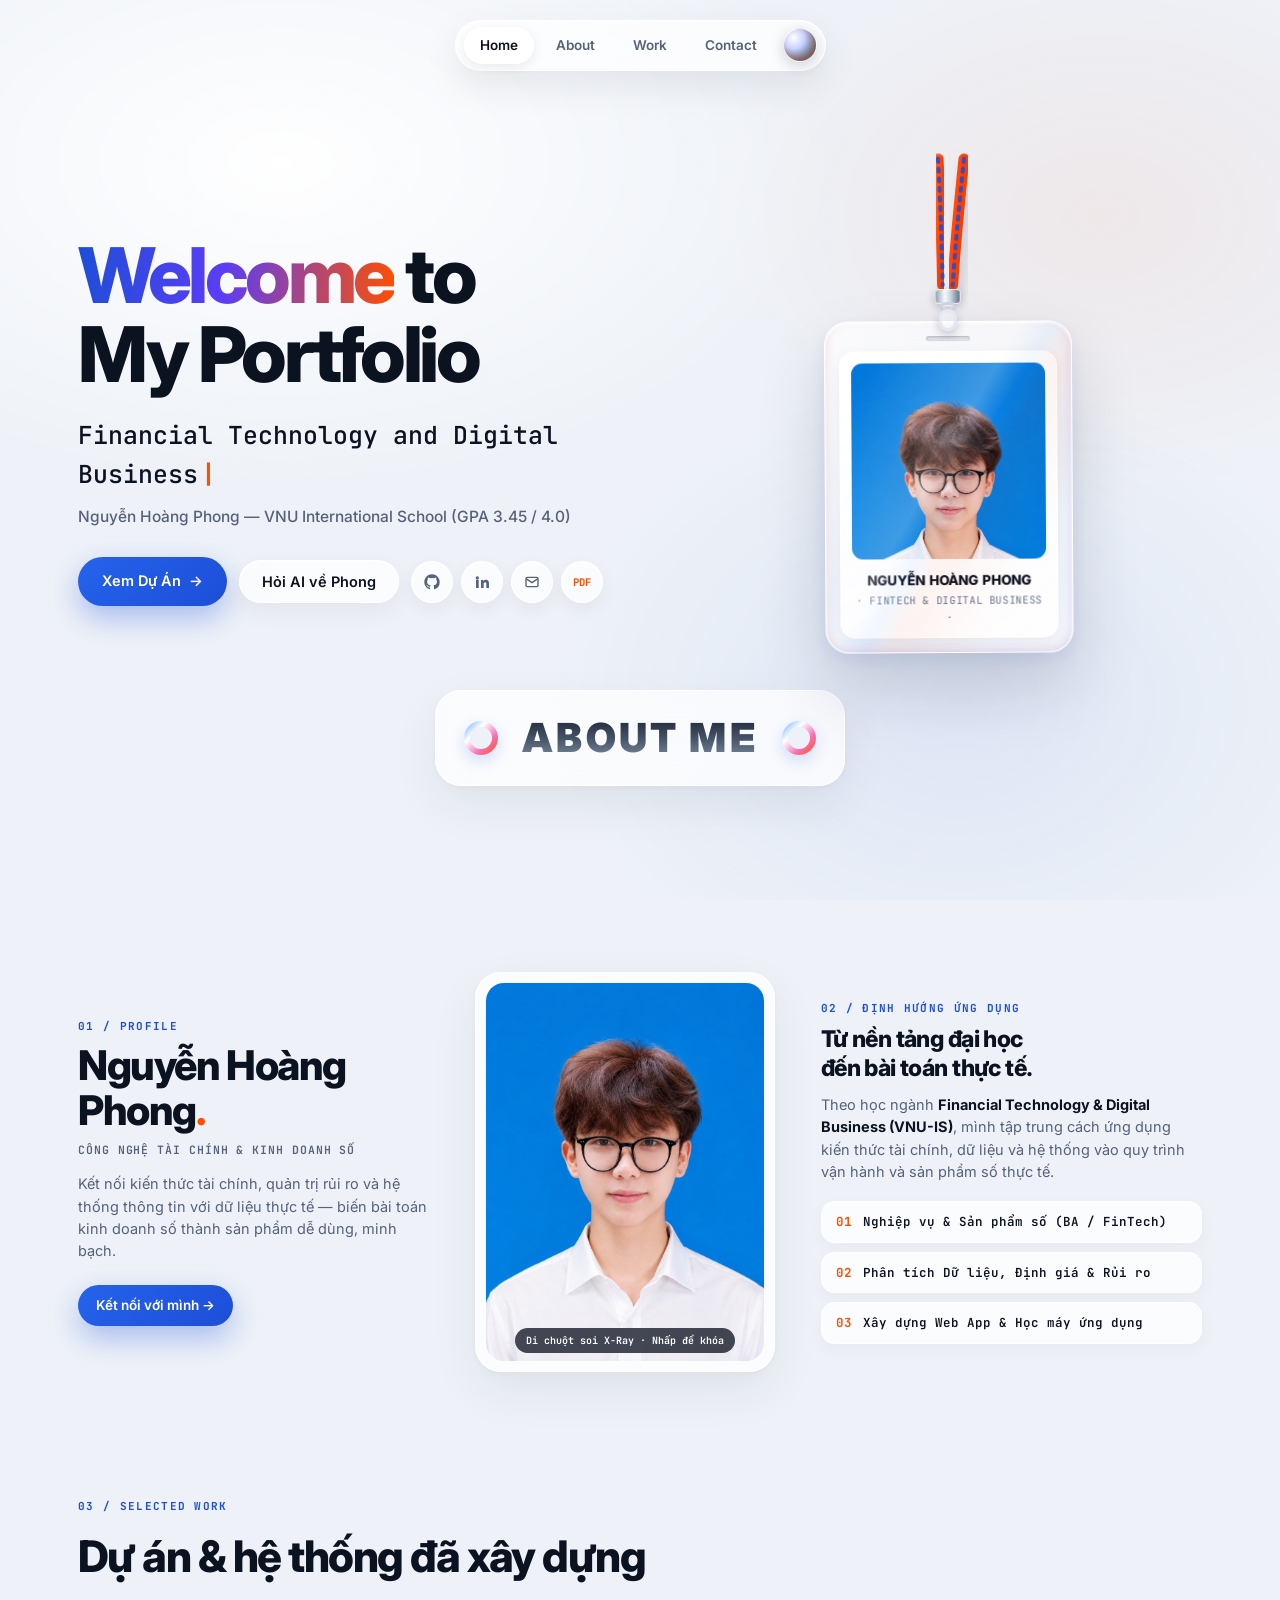
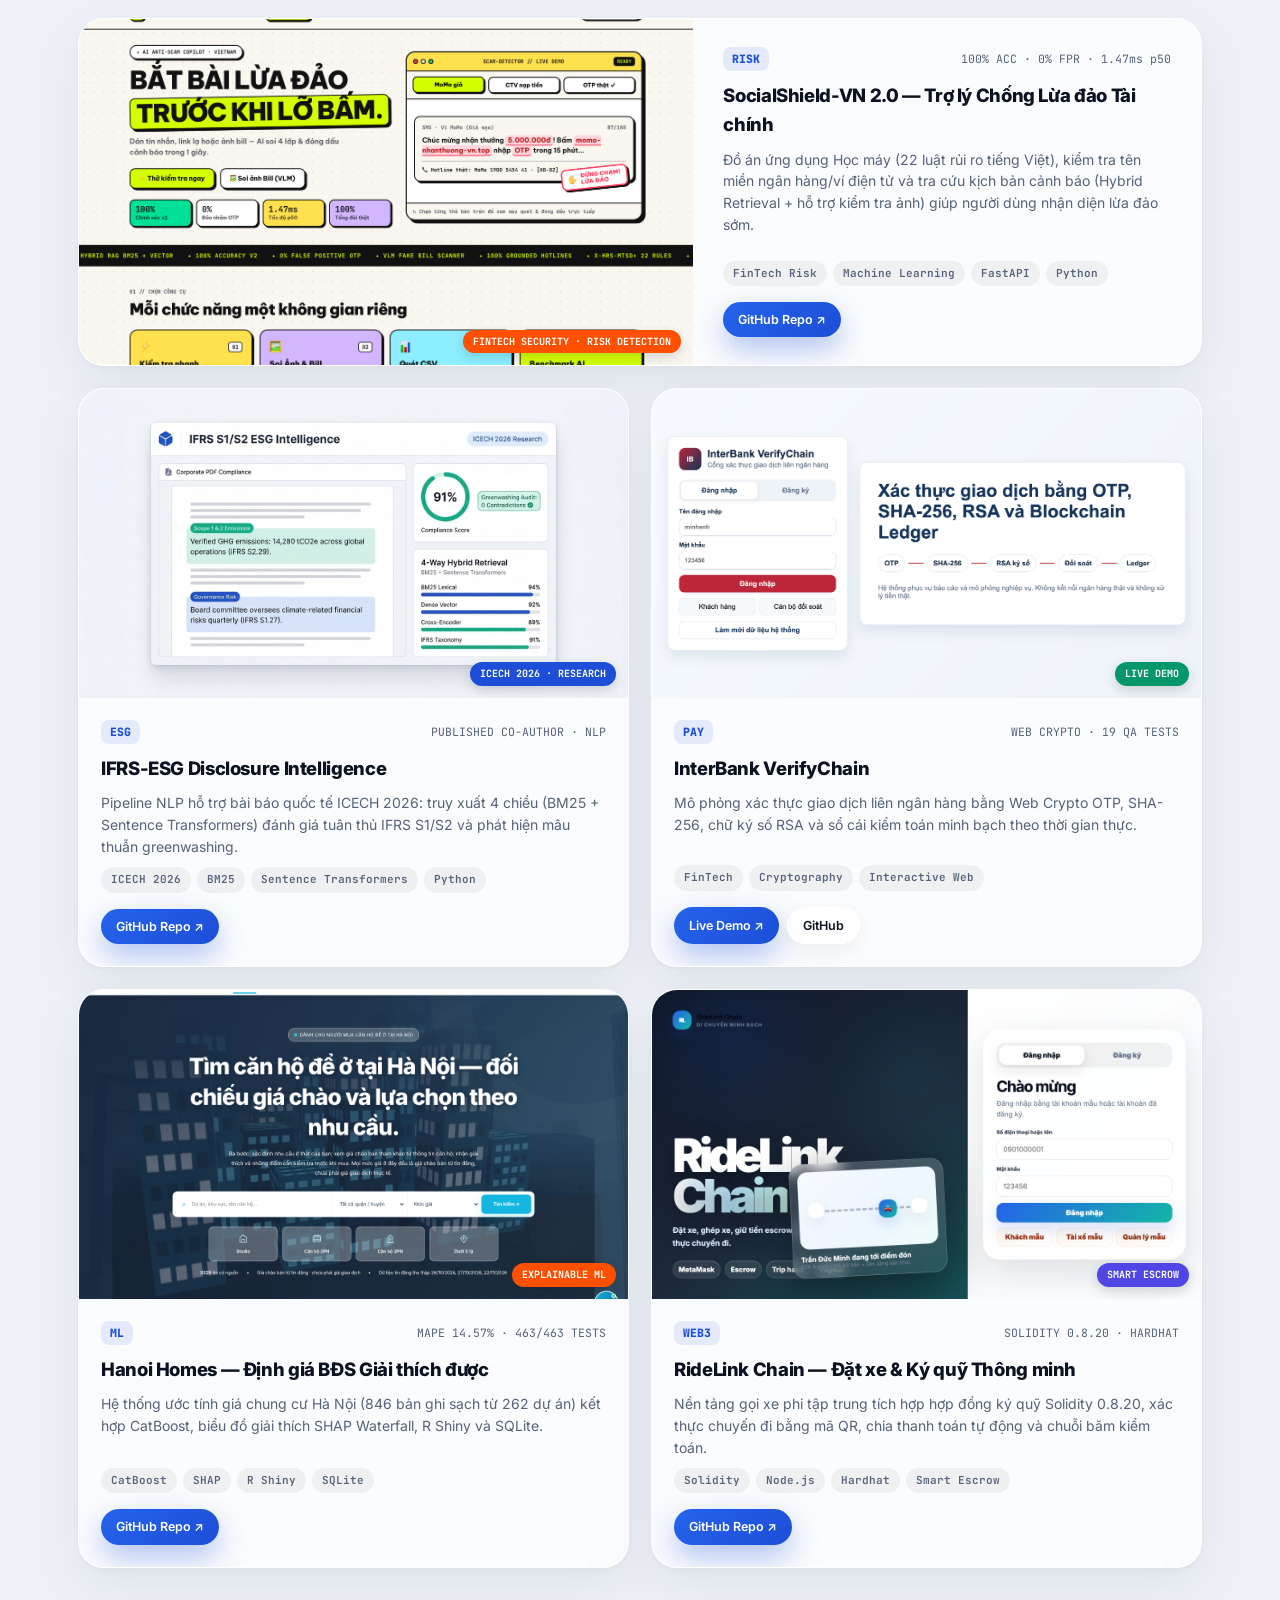
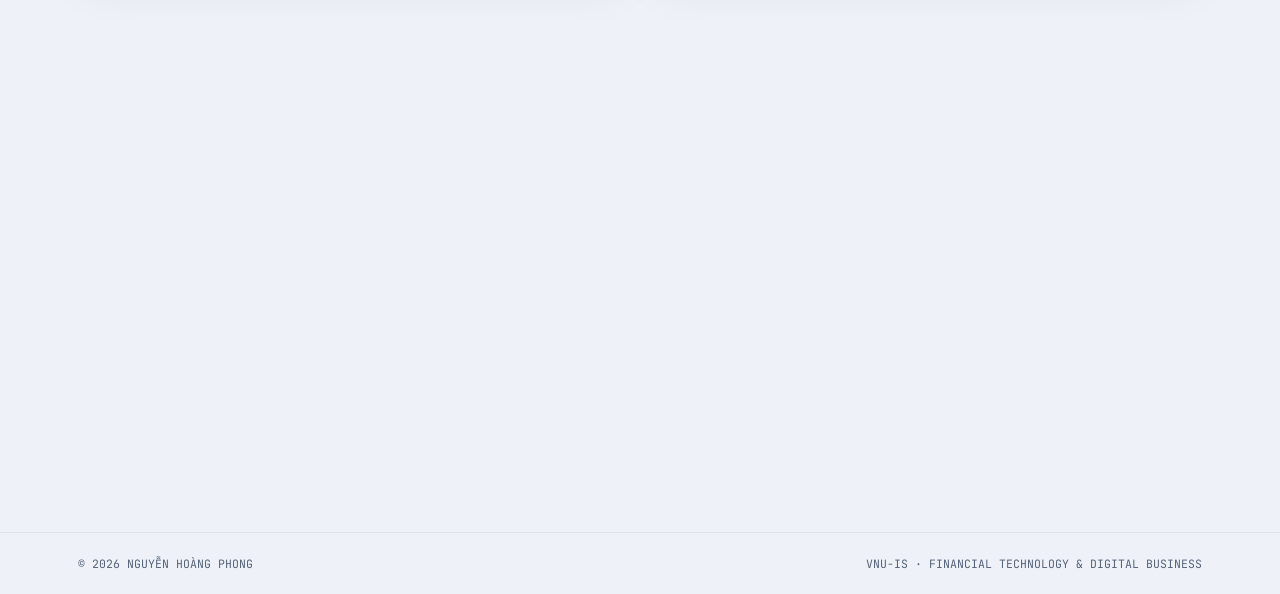
==== commit e7058a1e: "style: remove lanyard hint/flip text controls under 3D acrylic card for cleaner Hero" ====
--- a/index.html
+++ b/index.html
@@ -9,7 +9,7 @@
   <link rel="preconnect" href="https://fonts.googleapis.com" />
   <link rel="preconnect" href="https://fonts.gstatic.com" crossorigin />
   <link href="https://fonts.googleapis.com/css2?family=Inter:wght@400;500;600;700;800;900&family=JetBrains+Mono:wght@400;500;600;700&display=swap" rel="stylesheet" />
-  <link rel="stylesheet" href="styles.css?v=3" />
+  <link rel="stylesheet" href="styles.css?v=4" />
 </head>
 <body>
   <!-- Studio Lighting Backdrop -->
@@ -151,12 +151,6 @@
                 </div>
               </div>
             </div>
-
-            <!-- Subtle Studio Controls -->
-            <div class="lanyard-controls">
-              <button type="button" class="mini-acrylic-btn mono" id="flipPassBtn">↻ Lật thẻ 3D</button>
-              <span class="drag-note mono">Kéo thẻ để thử dây đeo vật lý</span>
-            </div>
           </div>
         </div>
       </div>
--- a/styles.css
+++ b/styles.css
@@ -295,7 +295,7 @@
 /* ================================================= */
 .lanyard-stage {
   position: relative;
-  height: 534px;
+  height: 490px;
   width: 100%;
   max-width: 460px;
   margin: 0 auto;
